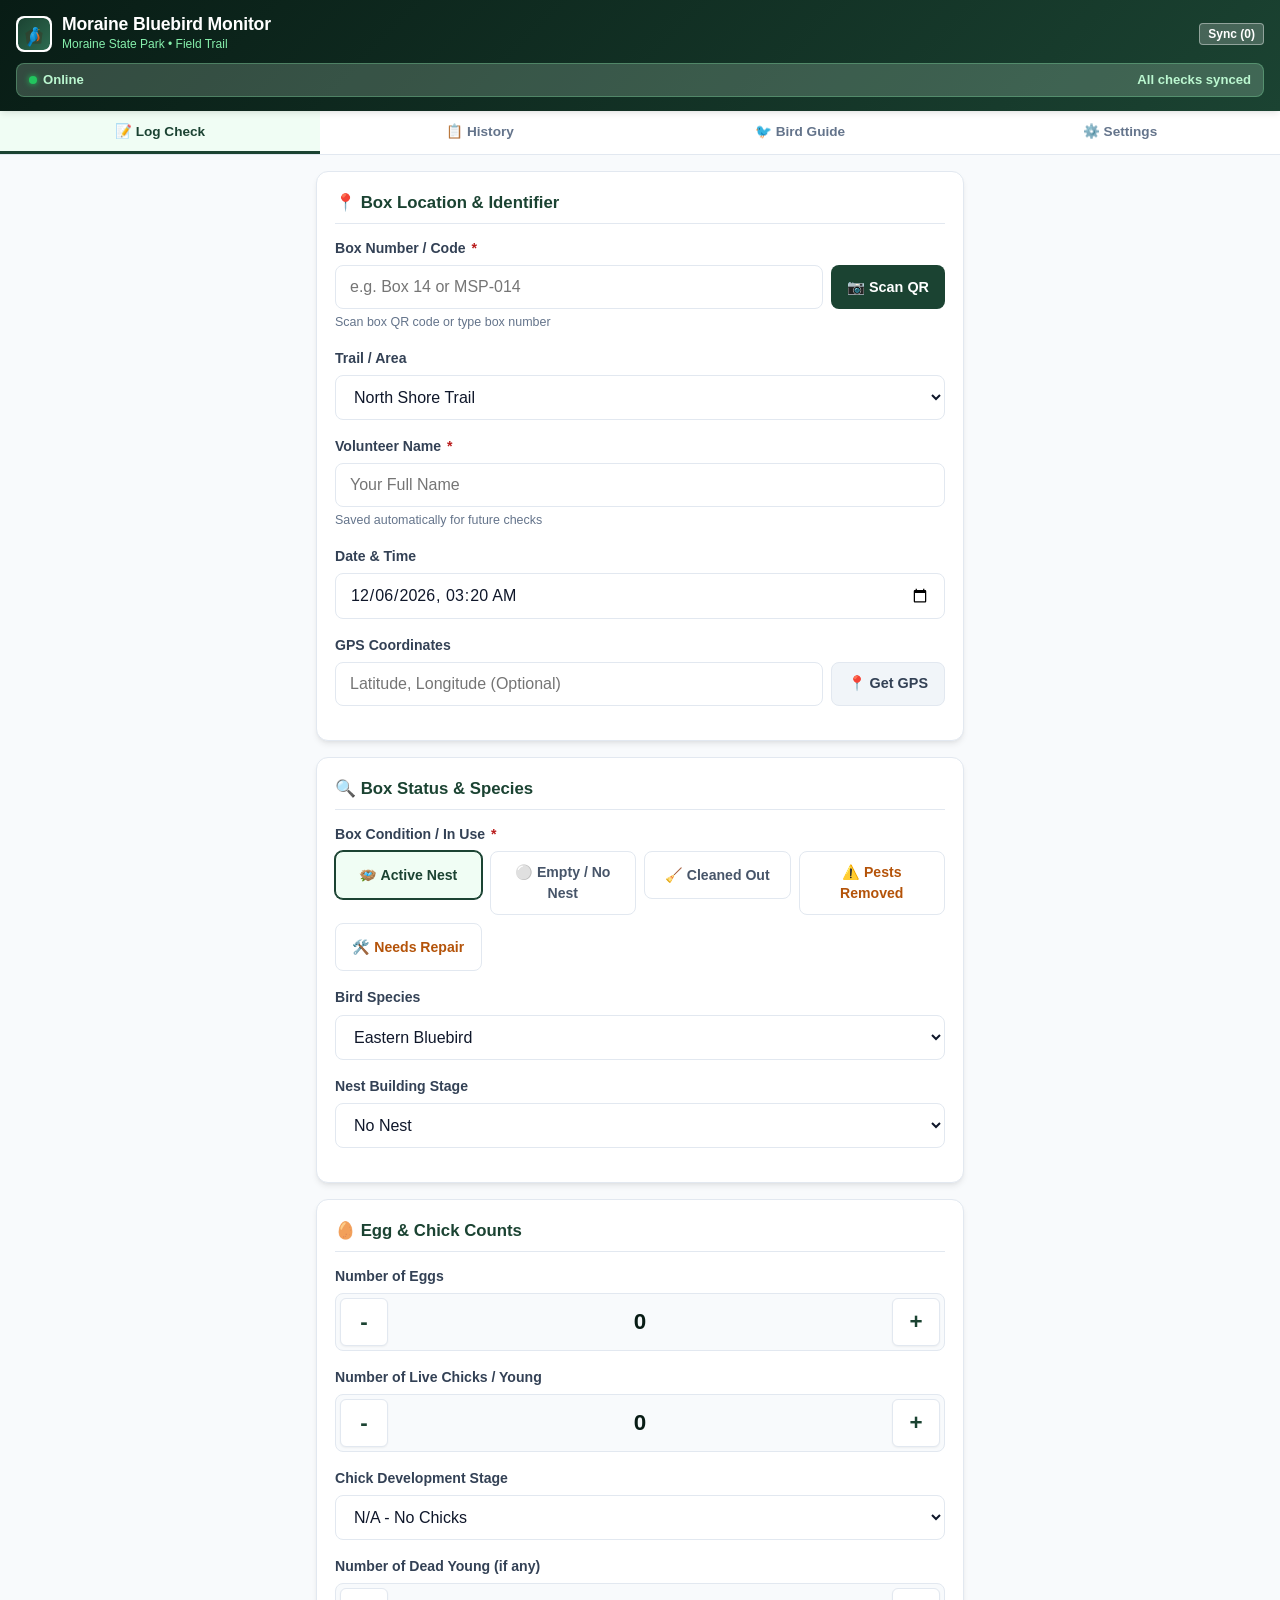
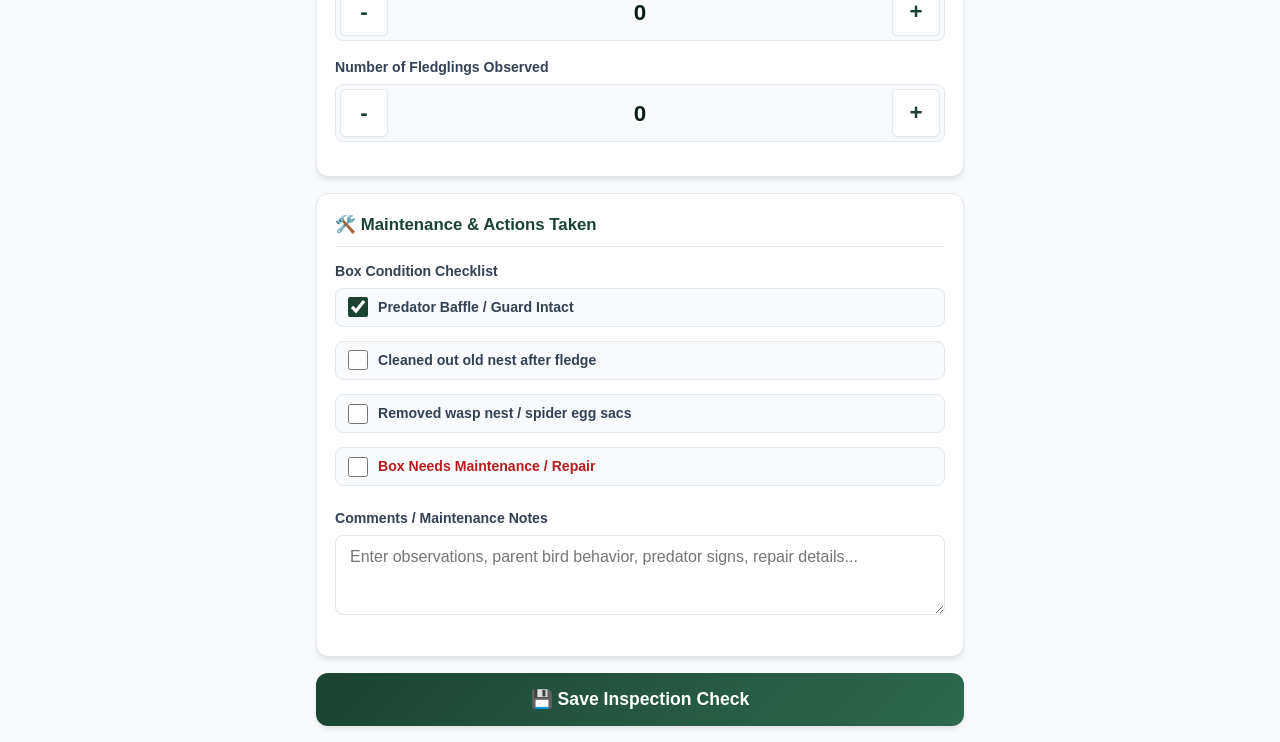
==== index.html @ 18c2c1fa "Initial Moraine Bluebird PWA" ====
<!DOCTYPE html>
<html lang="en">
<head>
  <meta charset="UTF-8">
  <meta name="viewport" content="width=device-width, initial-scale=1.0, maximum-scale=1.0, user-scalable=no">
  <title>Moraine State Park Bluebird Monitor</title>
  
  <!-- PWA & Mobile Meta -->
  <meta name="theme-color" content="#2d6a4f">
  <meta name="apple-mobile-web-app-capable" content="yes">
  <meta name="apple-mobile-web-app-status-bar-style" content="black-translucent">
  <meta name="apple-mobile-web-app-title" content="Moraine Birds">
  <link rel="manifest" href="manifest.json">
  <link rel="icon" type="image/svg+xml" href="icons/icon.svg">
  <link rel="apple-touch-icon" href="icons/icon-192.png">
  
  <link rel="stylesheet" href="styles.css">
</head>
<body>

  <!-- Top App Header -->
  <header class="app-header">
    <div class="header-top">
      <div class="brand">
        <img src="icons/icon.svg" alt="Moraine Bluebirds" class="brand-icon">
        <div class="brand-text">
          <h1>Moraine Bluebird Monitor</h1>
          <p>Moraine State Park • Field Trail</p>
        </div>
      </div>
      <button class="btn-mini-sync" id="btnSyncHeader" title="Sync pending checks">
        Sync (<span id="headerPendingCount">0</span>)
      </button>
    </div>

    <!-- Live Connectivity & Queue Status -->
    <div class="status-banner online" id="statusBanner">
      <div class="status-indicator">
        <span class="dot online" id="statusDot"></span>
        <span id="statusText">Online • Ready</span>
      </div>
      <span id="queueStatusText">All checks synced</span>
    </div>
  </header>

  <!-- Sticky Tabs Navigation -->
  <nav class="app-tabs">
    <button class="tab-btn active" data-tab="tab-form">
      <span>📝 Log Check</span>
    </button>
    <button class="tab-btn" data-tab="tab-history">
      <span>📋 History <span class="tab-badge" id="badgePending" style="display:none">0</span></span>
    </button>
    <button class="tab-btn" data-tab="tab-guide">
      <span>🐦 Bird Guide</span>
    </button>
    <button class="tab-btn" data-tab="tab-settings">
      <span>⚙️ Settings</span>
    </button>
  </nav>

  <!-- Main App Body -->
  <main class="container">

    <!-- ==================== TAB 1: FORM ==================== -->
    <section class="tab-content active" id="tab-form">
      <form id="inspectionForm">
        
        <!-- Box Identification Card -->
        <div class="card">
          <div class="card-header">
            <span class="card-title">📍 Box Location & Identifier</span>
          </div>

          <div class="form-group">
            <label for="boxCode">Box Number / Code <span class="required">*</span></label>
            <div class="input-with-action">
              <input type="text" id="boxCode" name="boxCode" placeholder="e.g. Box 14 or MSP-014" required autocomplete="off">
              <button type="button" class="btn-action" id="btnOpenScanner">
                📷 Scan QR
              </button>
            </div>
            <p class="helper-text">Scan box QR code or type box number</p>
          </div>

          <div class="form-group">
            <label for="trailArea">Trail / Area</label>
            <select id="trailArea" name="trailArea">
              <option value="North Shore Trail">North Shore Trail</option>
              <option value="South Shore / Pleasant Valley">South Shore / Pleasant Valley</option>
              <option value="Sunken Garden Trail">Sunken Garden Trail</option>
              <option value="Lake Arthur Day Use">Lake Arthur Day Use</option>
              <option value="Watts Bay / Marina">Watts Bay / Marina</option>
              <option value="McDanels Launch Area">McDanels Launch Area</option>
              <option value="Other / General">Other / General</option>
            </select>
          </div>

          <div class="form-group">
            <label for="volunteerName">Volunteer Name <span class="required">*</span></label>
            <input type="text" id="volunteerName" name="volunteerName" placeholder="Your Full Name" required>
            <p class="helper-text">Saved automatically for future checks</p>
          </div>

          <div class="form-group">
            <label for="checkDateTime">Date & Time</label>
            <input type="datetime-local" id="checkDateTime" name="checkDateTime">
          </div>

          <div class="form-group">
            <label>GPS Coordinates</label>
            <div class="input-with-action">
              <input type="text" id="gpsCoords" name="gpsCoords" placeholder="Latitude, Longitude (Optional)" readonly>
              <button type="button" class="btn-action secondary" id="btnGetGPS">
                📍 Get GPS
              </button>
            </div>
          </div>
        </div>

        <!-- Box Status Card -->
        <div class="card">
          <div class="card-header">
            <span class="card-title">🔍 Box Status & Species</span>
          </div>

          <div class="form-group">
            <label>Box Condition / In Use <span class="required">*</span></label>
            <div class="chips-grid">
              <label class="chip-label">
                <input type="radio" name="boxInUse" value="Active Nest" checked>
                <span class="chip-card">🪺 Active Nest</span>
              </label>
              <label class="chip-label">
                <input type="radio" name="boxInUse" value="Empty / No Nest">
                <span class="chip-card">⚪ Empty / No Nest</span>
              </label>
              <label class="chip-label">
                <input type="radio" name="boxInUse" value="Old Nest Cleaned">
                <span class="chip-card">🧹 Cleaned Out</span>
              </label>
              <label class="chip-label">
                <input type="radio" name="boxInUse" value="Wasps / Competitor Removed">
                <span class="chip-card warning-chip">⚠️ Pests Removed</span>
              </label>
              <label class="chip-label">
                <input type="radio" name="boxInUse" value="Damaged / Needs Repair">
                <span class="chip-card warning-chip">🛠️ Needs Repair</span>
              </label>
            </div>
          </div>

          <div class="form-group">
            <label for="species">Bird Species</label>
            <select id="species" name="species">
              <option value="Eastern Bluebird">Eastern Bluebird</option>
              <option value="Tree Swallow">Tree Swallow</option>
              <option value="House Wren">House Wren</option>
              <option value="Black-capped Chickadee">Black-capped Chickadee</option>
              <option value="Tufted Titmouse">Tufted Titmouse</option>
              <option value="House Sparrow (Invasive - Remove)">House Sparrow (Invasive - Please Remove)</option>
              <option value="None / Empty">None / Empty</option>
              <option value="Other / Unknown">Other / Unknown Species</option>
            </select>
          </div>

          <div class="form-group">
            <label for="nestStage">Nest Building Stage</label>
            <select id="nestStage" name="nestStage">
              <option value="No Nest">No Nest</option>
              <option value="Started / Partial Nest">Started / Partial Nest</option>
              <option value="Completed Nest Cup">Completed Nest Cup</option>
              <option value="Flattened with Droppings (Fledge Sign)">Flattened with Droppings (Fledge Sign)</option>
              <option value="Twig fill (House Wren)">Twig fill (House Wren)</option>
            </select>
          </div>
        </div>

        <!-- Counts Card (Eggs, Young, Fledglings) -->
        <div class="card">
          <div class="card-header">
            <span class="card-title">🥚 Egg & Chick Counts</span>
          </div>

          <!-- Number of Eggs -->
          <div class="form-group">
            <label>Number of Eggs</label>
            <div class="stepper-container">
              <button type="button" class="stepper-btn" data-action="dec" data-target="numEggs">-</button>
              <span class="stepper-value" id="valEggs">0</span>
              <input type="hidden" id="numEggs" name="numEggs" value="0">
              <button type="button" class="stepper-btn" data-action="inc" data-target="numEggs">+</button>
            </div>
          </div>

          <!-- Number of Live Young / Chicks -->
          <div class="form-group">
            <label>Number of Live Chicks / Young</label>
            <div class="stepper-container">
              <button type="button" class="stepper-btn" data-action="dec" data-target="numChicks">-</button>
              <span class="stepper-value" id="valChicks">0</span>
              <input type="hidden" id="numChicks" name="numChicks" value="0">
              <button type="button" class="stepper-btn" data-action="inc" data-target="numChicks">+</button>
            </div>
          </div>

          <div class="form-group">
            <label for="chickStage">Chick Development Stage</label>
            <select id="chickStage" name="chickStage">
              <option value="N/A - No Chicks">N/A - No Chicks</option>
              <option value="Hatchlings / Naked (Days 1-4)">Hatchlings / Naked (Days 1-4)</option>
              <option value="Pin Feathers / Eyes Opening (Days 5-11)">Pin Feathers / Eyes Opening (Days 5-11)</option>
              <option value="Fully Feathered / Near Fledging (Days 12-18)">Fully Feathered / Near Fledging (Days 12-18) *Do not open box after day 13</option>
            </select>
          </div>

          <!-- Number of Dead Young -->
          <div class="form-group">
            <label>Number of Dead Young (if any)</label>
            <div class="stepper-container">
              <button type="button" class="stepper-btn" data-action="dec" data-target="numDead">-</button>
              <span class="stepper-value" id="valDead">0</span>
              <input type="hidden" id="numDead" name="numDead" value="0">
              <button type="button" class="stepper-btn" data-action="inc" data-target="numDead">+</button>
            </div>
          </div>

          <!-- Number of Fledglings -->
          <div class="form-group">
            <label>Number of Fledglings Observed</label>
            <div class="stepper-container">
              <button type="button" class="stepper-btn" data-action="dec" data-target="numFledged">-</button>
              <span class="stepper-value" id="valFledged">0</span>
              <input type="hidden" id="numFledged" name="numFledged" value="0">
              <button type="button" class="stepper-btn" data-action="inc" data-target="numFledged">+</button>
            </div>
          </div>
        </div>

        <!-- Maintenance & Actions Card -->
        <div class="card">
          <div class="card-header">
            <span class="card-title">🛠️ Maintenance & Actions Taken</span>
          </div>

          <div class="form-group">
            <label>Box Condition Checklist</label>
            <div class="checkbox-list">
              <label class="checkbox-item">
                <input type="checkbox" name="actionPredatorGuard" value="Yes" checked>
                <span>Predator Baffle / Guard Intact</span>
              </label>
              <label class="checkbox-item">
                <input type="checkbox" name="actionCleaned" value="Yes">
                <span>Cleaned out old nest after fledge</span>
              </label>
              <label class="checkbox-item">
                <input type="checkbox" name="actionWasps" value="Yes">
                <span>Removed wasp nest / spider egg sacs</span>
              </label>
              <label class="checkbox-item">
                <input type="checkbox" name="actionNeedsRepair" value="Yes">
                <span style="color:var(--danger); font-weight:600;">Box Needs Maintenance / Repair</span>
              </label>
            </div>
          </div>

          <div class="form-group">
            <label for="comments">Comments / Maintenance Notes</label>
            <textarea id="comments" name="comments" rows="3" placeholder="Enter observations, parent bird behavior, predator signs, repair details..."></textarea>
          </div>
        </div>

        <!-- Submit Button -->
        <button type="submit" class="btn-submit" id="btnSubmitCheck">
          <span>💾 Save Inspection Check</span>
        </button>

      </form>
    </section>

    <!-- ==================== TAB 2: HISTORY & QUEUE ==================== -->
    <section class="tab-content" id="tab-history">
      <div class="card">
        <div class="card-header">
          <span class="card-title">📋 Local Inspection History</span>
          <button class="btn-action" id="btnSyncHistoryTab">
            🔄 Sync Now
          </button>
        </div>

        <div style="display:flex; justify-content:space-between; margin-bottom:12px; gap:8px;">
          <button class="btn-action secondary flex-1" id="btnExportCSV">
            📥 Export CSV
          </button>
          <button class="btn-action secondary flex-1" id="btnClearSynced">
            🧹 Clear Synced
          </button>
        </div>

        <div id="historyList">
          <p class="text-center" style="color:var(--text-muted); padding:20px;">No inspections recorded yet on this device.</p>
        </div>
      </div>
    </section>

    <!-- ==================== TAB 3: SPECIES GUIDE ==================== -->
    <section class="tab-content" id="tab-guide">
      <div class="card">
        <div class="card-header">
          <span class="card-title">🐦 Moraine State Park Bird & Nest Guide</span>
        </div>

        <div class="guide-card">
          <div class="guide-card-title">Eastern Bluebird (Target Native)</div>
          <span class="guide-tag native">✓ Native Species</span>
          <p><strong>Nest:</strong> Neat, tidy cup made of fine grasses, pine needles, or weed stems.</p>
          <p><strong>Eggs:</strong> 4–6 clear sky-blue (occasionally pure white) unspotted eggs.</p>
          <p><strong>Incubation / Fledge:</strong> 12–14 days incubation; 16–21 days until fledge.</p>
          <p><strong>Note:</strong> Do NOT open the box after Day 13 of chick life to prevent premature fledging.</p>
        </div>

        <div class="guide-card">
          <div class="guide-card-title">Tree Swallow (Native Competitor)</div>
          <span class="guide-tag native">✓ Native Species</span>
          <p><strong>Nest:</strong> Grass cup copiously lined with soft white or grey feathers.</p>
          <p><strong>Eggs:</strong> 4–7 pure white, delicate eggs.</p>
          <p><strong>Note:</strong> Excellent mosquito eaters! If paired with a bluebird box 15-20ft away, both species will nest peacefully side-by-side.</p>
        </div>

        <div class="guide-card">
          <div class="guide-card-title">House Wren (Native Competitor)</div>
          <span class="guide-tag native">✓ Native Protected</span>
          <p><strong>Nest:</strong> Fills entire box almost to the hole with small coarse twigs, lined with feathers or hair.</p>
          <p><strong>Eggs:</strong> 5–8 tiny pinkish-white eggs heavily speckled with cinnamon brown spots.</p>
          <p><strong>Note:</strong> Wrens are legally protected under the Migratory Bird Treaty Act. Once they lay an egg, do NOT remove.</p>
        </div>

        <div class="guide-card">
          <div class="guide-card-title">Black-capped Chickadee</div>
          <span class="guide-tag native">✓ Native Species</span>
          <p><strong>Nest:</strong> Thick soft base of green moss lined with rabbit fur or down.</p>
          <p><strong>Eggs:</strong> 5–8 white eggs with reddish-brown speckles concentrated at the larger end.</p>
        </div>

        <div class="guide-card">
          <div class="guide-card-title" style="color:var(--danger);">House Sparrow (Invasive Pest)</div>
          <span class="guide-tag invasive">⚠️ Non-Native / Invasive</span>
          <p><strong>Nest:</strong> Messy domed pile of coarse grass, paper scraps, straw, and cigarette butts with a side entrance.</p>
          <p><strong>Eggs:</strong> 4–7 cream or dull white eggs heavily blotched with grey and brown.</p>
          <p><strong>Action:</strong> House Sparrows attack and kill native bluebird adults and chicks. In Pennsylvania, House Sparrows are not protected — their nests and eggs should be completely removed and discarded.</p>
        </div>

        <div class="guide-card">
          <div class="guide-card-title">🖨️ Printable QR Codes</div>
          <p>To print QR codes for Moraine State Park boxes, visit the <a href="qr-generator.html" target="_blank" style="color:var(--primary); font-weight:700;">Moraine QR Code Generator Page</a>.</p>
        </div>
      </div>
    </section>

    <!-- ==================== TAB 4: SETTINGS ==================== -->
    <section class="tab-content" id="tab-settings">
      <div class="card">
        <div class="card-header">
          <span class="card-title">⚙️ Google Sheets Sync & Preferences</span>
        </div>

        <div class="form-group">
          <label for="scriptUrl">Google Apps Script Webhook URL</label>
          <input type="text" id="scriptUrl" placeholder="https://script.google.com/macros/s/.../exec">
          <p class="helper-text">Deployed from your master Google Sheet (dugslade@gmail.com)</p>
          <div class="mt-2">
            <button type="button" class="btn-action secondary" id="btnTestWebhook">
              🧪 Test Connection
            </button>
            <button type="button" class="btn-action" id="btnSaveSettings">
              💾 Save Settings
            </button>
          </div>
        </div>

        <hr style="border:none; border-top:1px solid var(--border); margin:20px 0;">

        <div class="form-group">
          <label for="defaultVolunteer">Default Volunteer Name</label>
          <input type="text" id="defaultVolunteer" placeholder="Your name">
        </div>

        <div class="form-group">
          <label for="defaultTrail">Default Trail / Zone</label>
          <select id="defaultTrail">
            <option value="North Shore Trail">North Shore Trail</option>
            <option value="South Shore / Pleasant Valley">South Shore / Pleasant Valley</option>
            <option value="Sunken Garden Trail">Sunken Garden Trail</option>
            <option value="Lake Arthur Day Use">Lake Arthur Day Use</option>
            <option value="Watts Bay / Marina">Watts Bay / Marina</option>
            <option value="McDanels Launch Area">McDanels Launch Area</option>
            <option value="Other / General">Other / General</option>
          </select>
        </div>

        <hr style="border:none; border-top:1px solid var(--border); margin:20px 0;">

        <div class="form-group">
          <label>Data Management</label>
          <p class="helper-text mb-2">Clear local browser cache on this device if needed.</p>
          <button type="button" class="btn-action secondary" id="btnResetAll" style="color:var(--danger); border-color:var(--danger-bg);">
            🗑️ Clear All Local Data
          </button>
        </div>
      </div>
    </section>

  </main>

  <!-- ==================== QR SCANNER MODAL ==================== -->
  <div class="modal" id="scannerModal">
    <div class="modal-content">
      <div class="modal-header">
        <h3>📷 Scan Box QR Code</h3>
        <button type="button" class="modal-close" id="btnCloseScanner">&times;</button>
      </div>
      <div class="modal-body">
        <div id="reader"></div>
        <p class="helper-text text-center mt-2">Point your camera at the QR code on the bird box.</p>
      </div>
    </div>
  </div>

  <!-- Toast Notification Container -->
  <div class="toast-container" id="toastContainer"></div>

  <!-- Scripts -->
  <script src="lib/html5-qrcode.min.js"></script>
  <script src="app.js"></script>
</body>
</html>
---- styles.css ----
/* Moraine State Park Bluebird Trail Monitor - Styling */
:root {
  --primary: #1b4332;
  --primary-light: #2d6a4f;
  --primary-dark: #081c15;
  --accent-blue: #0284c7;
  --accent-blue-light: #e0f2fe;
  --accent-rust: #c2410c;
  --accent-amber: #d97706;
  --success: #15803d;
  --success-bg: #dcfce7;
  --warning: #b45309;
  --warning-bg: #fef3c7;
  --danger: #b91c1c;
  --danger-bg: #fee2e2;
  --bg-main: #f8fafc;
  --card-bg: #ffffff;
  --text-main: #0f172a;
  --text-muted: #64748b;
  --border: #e2e8f0;
  --radius: 12px;
  --radius-sm: 8px;
  --shadow: 0 4px 6px -1px rgb(0 0 0 / 0.08), 0 2px 4px -2px rgb(0 0 0 / 0.06);
  --shadow-lg: 0 10px 15px -3px rgb(0 0 0 / 0.1), 0 4px 6px -4px rgb(0 0 0 / 0.1);
}

* {
  box-sizing: border-box;
  margin: 0;
  padding: 0;
  -webkit-tap-highlight-color: transparent;
}

body {
  font-family: -apple-system, BlinkMacSystemFont, "Segoe UI", Roboto, Helvetica, Arial, sans-serif;
  background-color: var(--bg-main);
  color: var(--text-main);
  line-height: 1.5;
  font-size: 16px;
  min-height: 100vh;
  display: flex;
  flex-direction: column;
}

/* App Header */
.app-header {
  background: linear-gradient(135deg, var(--primary-dark) 0%, var(--primary) 100%);
  color: #ffffff;
  padding: 14px 16px;
  position: sticky;
  top: 0;
  z-index: 40;
  box-shadow: var(--shadow);
}

.header-top {
  display: flex;
  align-items: center;
  justify-content: space-between;
}

.brand {
  display: flex;
  align-items: center;
  gap: 10px;
}

.brand-icon {
  width: 36px;
  height: 36px;
  border-radius: 8px;
  background: #ffffff;
  padding: 2px;
  flex-shrink: 0;
}

.brand-text h1 {
  font-size: 1.1rem;
  font-weight: 700;
  letter-spacing: -0.01em;
  line-height: 1.2;
}

.brand-text p {
  font-size: 0.75rem;
  color: #86efac;
  font-weight: 500;
}

/* Sync / Connectivity Status Banner */
.status-banner {
  margin-top: 10px;
  padding: 6px 12px;
  border-radius: var(--radius-sm);
  font-size: 0.82rem;
  font-weight: 600;
  display: flex;
  align-items: center;
  justify-content: space-between;
  transition: all 0.3s ease;
}

.status-banner.online {
  background-color: rgba(220, 252, 231, 0.2);
  color: #bbf7d0;
  border: 1px solid rgba(134, 239, 172, 0.3);
}

.status-banner.offline {
  background-color: rgba(254, 243, 199, 0.2);
  color: #fde68a;
  border: 1px solid rgba(251, 191, 36, 0.4);
}

.status-banner.syncing {
  background-color: rgba(224, 242, 254, 0.2);
  color: #bae6fd;
  border: 1px solid rgba(56, 189, 248, 0.4);
}

.status-indicator {
  display: flex;
  align-items: center;
  gap: 6px;
}

.dot {
  width: 8px;
  height: 8px;
  border-radius: 50%;
  display: inline-block;
}

.dot.online { background-color: #22c55e; box-shadow: 0 0 6px #22c55e; }
.dot.offline { background-color: #f59e0b; box-shadow: 0 0 6px #f59e0b; }
.dot.syncing { background-color: #38bdf8; animation: pulse 1s infinite alternate; }

@keyframes pulse {
  0% { transform: scale(0.8); opacity: 0.6; }
  100% { transform: scale(1.2); opacity: 1; }
}

.btn-mini-sync {
  background: rgba(255, 255, 255, 0.2);
  color: #ffffff;
  border: 1px solid rgba(255, 255, 255, 0.4);
  padding: 3px 8px;
  border-radius: 4px;
  font-size: 0.75rem;
  cursor: pointer;
  font-weight: 600;
}
.btn-mini-sync:hover { background: rgba(255, 255, 255, 0.3); }

/* Navigation Tabs */
.app-tabs {
  display: flex;
  background-color: #ffffff;
  border-bottom: 1px solid var(--border);
  position: sticky;
  top: 98px;
  z-index: 30;
}

.tab-btn {
  flex: 1;
  padding: 12px 6px;
  border: none;
  background: none;
  font-size: 0.85rem;
  font-weight: 600;
  color: var(--text-muted);
  cursor: pointer;
  display: flex;
  flex-direction: column;
  align-items: center;
  gap: 4px;
  border-bottom: 3px solid transparent;
  transition: all 0.2s ease;
}

.tab-btn .tab-badge {
  background-color: var(--accent-rust);
  color: #ffffff;
  font-size: 0.7rem;
  padding: 1px 6px;
  border-radius: 10px;
  margin-left: 2px;
}

.tab-btn.active {
  color: var(--primary);
  border-bottom-color: var(--primary);
  background-color: #f0fdf4;
}

/* Main Container */
.container {
  max-width: 680px;
  width: 100%;
  margin: 0 auto;
  padding: 16px;
  flex: 1;
}

.tab-content {
  display: none;
}

.tab-content.active {
  display: block;
}

/* Card Container */
.card {
  background: var(--card-bg);
  border-radius: var(--radius);
  border: 1px solid var(--border);
  box-shadow: var(--shadow);
  padding: 18px;
  margin-bottom: 16px;
}

.card-header {
  display: flex;
  align-items: center;
  justify-content: space-between;
  margin-bottom: 14px;
  padding-bottom: 8px;
  border-bottom: 1px solid var(--border);
}

.card-title {
  font-size: 1.05rem;
  font-weight: 700;
  color: var(--primary);
  display: flex;
  align-items: center;
  gap: 8px;
}

/* Form Styles */
.form-group {
  margin-bottom: 16px;
}

label {
  display: block;
  font-size: 0.88rem;
  font-weight: 600;
  color: #334155;
  margin-bottom: 6px;
}

label .required {
  color: var(--danger);
  margin-left: 2px;
}

.helper-text {
  font-size: 0.78rem;
  color: var(--text-muted);
  margin-top: 4px;
}

input[type="text"],
input[type="datetime-local"],
select,
textarea {
  width: 100%;
  padding: 12px 14px;
  border: 1.5px solid var(--border);
  border-radius: var(--radius-sm);
  font-size: 1rem;
  color: var(--text-main);
  background-color: #ffffff;
  transition: border-color 0.2s ease, box-shadow 0.2s ease;
  font-family: inherit;
}

input:focus,
select:focus,
textarea:focus {
  outline: none;
  border-color: var(--primary);
  box-shadow: 0 0 0 3px rgba(45, 106, 79, 0.15);
}

/* Box Number Row with QR Scanner Button */
.input-with-action {
  display: flex;
  gap: 8px;
}

.input-with-action input {
  flex: 1;
}

.btn-action {
  background-color: var(--primary);
  color: #ffffff;
  border: none;
  border-radius: var(--radius-sm);
  padding: 0 16px;
  font-size: 0.9rem;
  font-weight: 600;
  cursor: pointer;
  display: inline-flex;
  align-items: center;
  gap: 6px;
  white-space: nowrap;
  transition: background-color 0.2s ease;
}

.btn-action:hover {
  background-color: var(--primary-light);
}

.btn-action.secondary {
  background-color: #f1f5f9;
  color: #334155;
  border: 1px solid var(--border);
}
.btn-action.secondary:hover {
  background-color: #e2e8f0;
}

/* Stepper Component (Large touch targets for numbers) */
.stepper-container {
  display: flex;
  align-items: center;
  justify-content: space-between;
  background-color: #f8fafc;
  border: 1.5px solid var(--border);
  border-radius: var(--radius-sm);
  padding: 4px;
}

.stepper-btn {
  width: 48px;
  height: 48px;
  border-radius: 6px;
  border: 1px solid var(--border);
  background-color: #ffffff;
  color: var(--primary);
  font-size: 1.4rem;
  font-weight: 700;
  cursor: pointer;
  display: flex;
  align-items: center;
  justify-content: center;
  box-shadow: 0 1px 2px rgba(0, 0, 0, 0.05);
  user-select: none;
}

.stepper-btn:active {
  background-color: #e2e8f0;
  transform: scale(0.96);
}

.stepper-value {
  font-size: 1.4rem;
  font-weight: 700;
  color: var(--primary-dark);
  min-width: 40px;
  text-align: center;
}

/* Radio Chip Groups */
.chips-grid {
  display: grid;
  grid-template-columns: repeat(auto-fill, minmax(130px, 1fr));
  gap: 8px;
}

.chip-label {
  position: relative;
  cursor: pointer;
  margin-bottom: 0;
}

.chip-label input[type="radio"],
.chip-label input[type="checkbox"] {
  position: absolute;
  opacity: 0;
  width: 0;
  height: 0;
}

.chip-card {
  padding: 10px 12px;
  border: 1.5px solid var(--border);
  border-radius: var(--radius-sm);
  background-color: #ffffff;
  text-align: center;
  font-size: 0.88rem;
  font-weight: 600;
  color: #475569;
  transition: all 0.2s ease;
  display: flex;
  flex-direction: column;
  align-items: center;
  justify-content: center;
  min-height: 48px;
}

.chip-label input:checked + .chip-card {
  background-color: #f0fdf4;
  border-color: var(--primary);
  color: var(--primary);
  box-shadow: 0 0 0 1px var(--primary);
}

.chip-card.warning-chip {
  color: #b45309;
}
.chip-label input:checked + .chip-card.warning-chip {
  background-color: #fffbeb;
  border-color: #d97706;
  color: #b45309;
}

/* Checkbox options list */
.checkbox-list {
  display: flex;
  flex-direction: column;
  gap: 8px;
}

.checkbox-item {
  display: flex;
  align-items: center;
  gap: 10px;
  padding: 8px 12px;
  background-color: #f8fafc;
  border: 1px solid var(--border);
  border-radius: var(--radius-sm);
  cursor: pointer;
}

.checkbox-item input[type="checkbox"] {
  width: 20px;
  height: 20px;
  accent-color: var(--primary);
}

/* Big Submit Buttons */
.btn-submit {
  width: 100%;
  padding: 16px;
  background: linear-gradient(135deg, var(--primary) 0%, var(--primary-light) 100%);
  color: #ffffff;
  border: none;
  border-radius: var(--radius);
  font-size: 1.1rem;
  font-weight: 700;
  cursor: pointer;
  box-shadow: var(--shadow);
  display: flex;
  align-items: center;
  justify-content: center;
  gap: 10px;
  transition: transform 0.1s ease, filter 0.2s ease;
}

.btn-submit:active {
  transform: scale(0.98);
}

.btn-submit:hover {
  filter: brightness(1.05);
}

/* History List & Cards */
.history-item {
  background: #ffffff;
  border: 1px solid var(--border);
  border-radius: var(--radius-sm);
  padding: 14px;
  margin-bottom: 12px;
  box-shadow: 0 1px 3px rgba(0,0,0,0.05);
}

.history-item-header {
  display: flex;
  justify-content: space-between;
  align-items: flex-start;
  margin-bottom: 8px;
}

.history-box-badge {
  background-color: var(--primary-dark);
  color: #ffffff;
  font-weight: 700;
  font-size: 0.88rem;
  padding: 4px 10px;
  border-radius: 6px;
}

.history-sync-status {
  font-size: 0.78rem;
  font-weight: 600;
  padding: 3px 8px;
  border-radius: 12px;
}

.history-sync-status.synced {
  background-color: var(--success-bg);
  color: var(--success);
}

.history-sync-status.pending {
  background-color: var(--warning-bg);
  color: var(--warning);
}

.history-stats {
  display: grid;
  grid-template-columns: repeat(3, 1fr);
  gap: 6px;
  background-color: #f8fafc;
  padding: 8px 10px;
  border-radius: 6px;
  font-size: 0.82rem;
  margin-top: 8px;
}

.history-stat-label {
  color: var(--text-muted);
  font-size: 0.72rem;
  text-transform: uppercase;
}

.history-stat-val {
  font-weight: 700;
  color: var(--text-main);
}

/* Modal for QR Scanner */
.modal {
  display: none;
  position: fixed;
  top: 0;
  left: 0;
  right: 0;
  bottom: 0;
  background: rgba(0, 0, 0, 0.8);
  z-index: 100;
  padding: 16px;
  align-items: center;
  justify-content: center;
}

.modal.active {
  display: flex;
}

.modal-content {
  background: #ffffff;
  border-radius: var(--radius);
  max-width: 480px;
  width: 100%;
  overflow: hidden;
  box-shadow: var(--shadow-lg);
}

.modal-header {
  padding: 14px 16px;
  background: var(--primary);
  color: #ffffff;
  display: flex;
  justify-content: space-between;
  align-items: center;
}

.modal-header h3 {
  font-size: 1.05rem;
}

.modal-close {
  background: none;
  border: none;
  color: #ffffff;
  font-size: 1.5rem;
  cursor: pointer;
  line-height: 1;
}

.modal-body {
  padding: 16px;
}

#reader {
  width: 100%;
  border-radius: 8px;
  overflow: hidden;
}

/* Toast Alerts */
.toast-container {
  position: fixed;
  bottom: 20px;
  left: 50%;
  transform: translateX(-50%);
  z-index: 120;
  width: 90%;
  max-width: 400px;
}

.toast {
  background-color: #1e293b;
  color: #ffffff;
  padding: 12px 16px;
  border-radius: var(--radius-sm);
  font-size: 0.9rem;
  font-weight: 600;
  box-shadow: var(--shadow-lg);
  margin-top: 8px;
  display: flex;
  align-items: center;
  justify-content: space-between;
  animation: slideUp 0.3s ease;
}

.toast.success { background-color: #15803d; }
.toast.warning { background-color: #b45309; }
.toast.danger { background-color: #b91c1c; }

@keyframes slideUp {
  from { transform: translateY(20px); opacity: 0; }
  to { transform: translateY(0); opacity: 1; }
}

/* Quick Species Guide Cards */
.guide-card {
  border: 1px solid var(--border);
  border-radius: var(--radius-sm);
  padding: 14px;
  margin-bottom: 12px;
  background: #ffffff;
}

.guide-card-title {
  font-size: 1rem;
  font-weight: 700;
  color: var(--primary);
  margin-bottom: 4px;
}

.guide-tag {
  display: inline-block;
  font-size: 0.72rem;
  font-weight: 700;
  padding: 2px 8px;
  border-radius: 4px;
  margin-bottom: 8px;
}
.guide-tag.native { background: #dcfce7; color: #15803d; }
.guide-tag.invasive { background: #fee2e2; color: #b91c1c; }

/* Utilities */
.text-center { text-align: center; }
.mt-2 { margin-top: 8px; }
.mt-4 { margin-top: 16px; }
.mb-2 { margin-bottom: 8px; }
.mb-4 { margin-bottom: 16px; }
.flex-row { display: flex; gap: 8px; }
.flex-1 { flex: 1; }
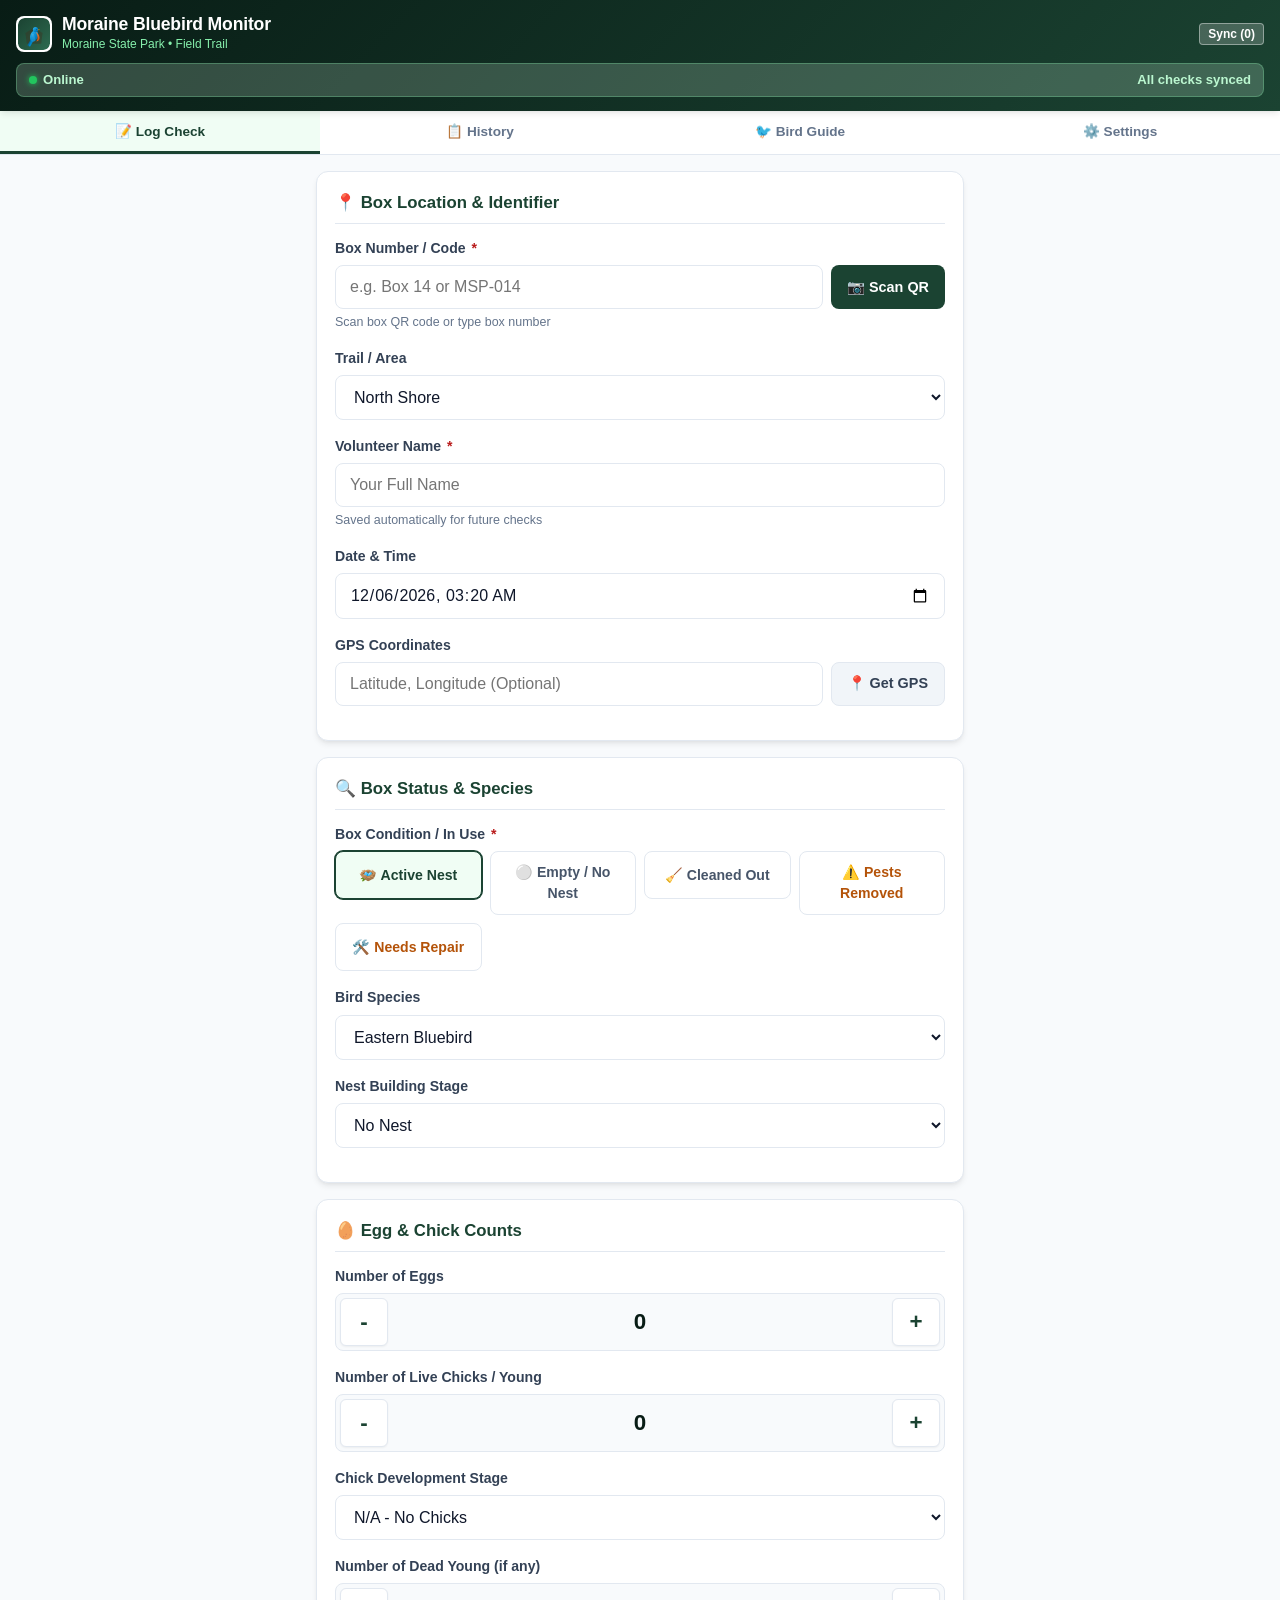
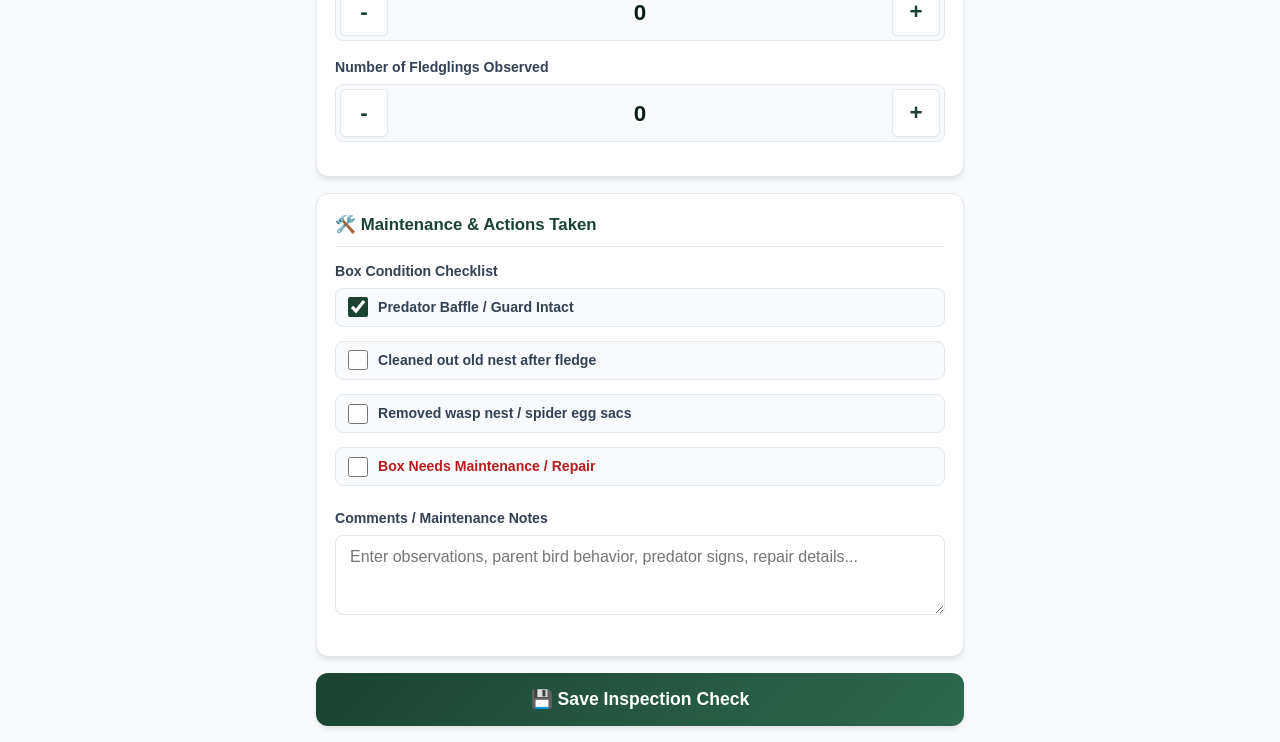
==== commit 1194b39c: "Update Trail/Area options to North Shore and South Shore" ====
--- a/index.html
+++ b/index.html
@@ -86,13 +86,8 @@
           <div class="form-group">
             <label for="trailArea">Trail / Area</label>
             <select id="trailArea" name="trailArea">
-              <option value="North Shore Trail">North Shore Trail</option>
-              <option value="South Shore / Pleasant Valley">South Shore / Pleasant Valley</option>
-              <option value="Sunken Garden Trail">Sunken Garden Trail</option>
-              <option value="Lake Arthur Day Use">Lake Arthur Day Use</option>
-              <option value="Watts Bay / Marina">Watts Bay / Marina</option>
-              <option value="McDanels Launch Area">McDanels Launch Area</option>
-              <option value="Other / General">Other / General</option>
+              <option value="North Shore">North Shore</option>
+              <option value="South Shore">South Shore</option>
             </select>
           </div>
 
@@ -389,13 +384,8 @@
         <div class="form-group">
           <label for="defaultTrail">Default Trail / Zone</label>
           <select id="defaultTrail">
-            <option value="North Shore Trail">North Shore Trail</option>
-            <option value="South Shore / Pleasant Valley">South Shore / Pleasant Valley</option>
-            <option value="Sunken Garden Trail">Sunken Garden Trail</option>
-            <option value="Lake Arthur Day Use">Lake Arthur Day Use</option>
-            <option value="Watts Bay / Marina">Watts Bay / Marina</option>
-            <option value="McDanels Launch Area">McDanels Launch Area</option>
-            <option value="Other / General">Other / General</option>
+            <option value="North Shore">North Shore</option>
+            <option value="South Shore">South Shore</option>
           </select>
         </div>
 
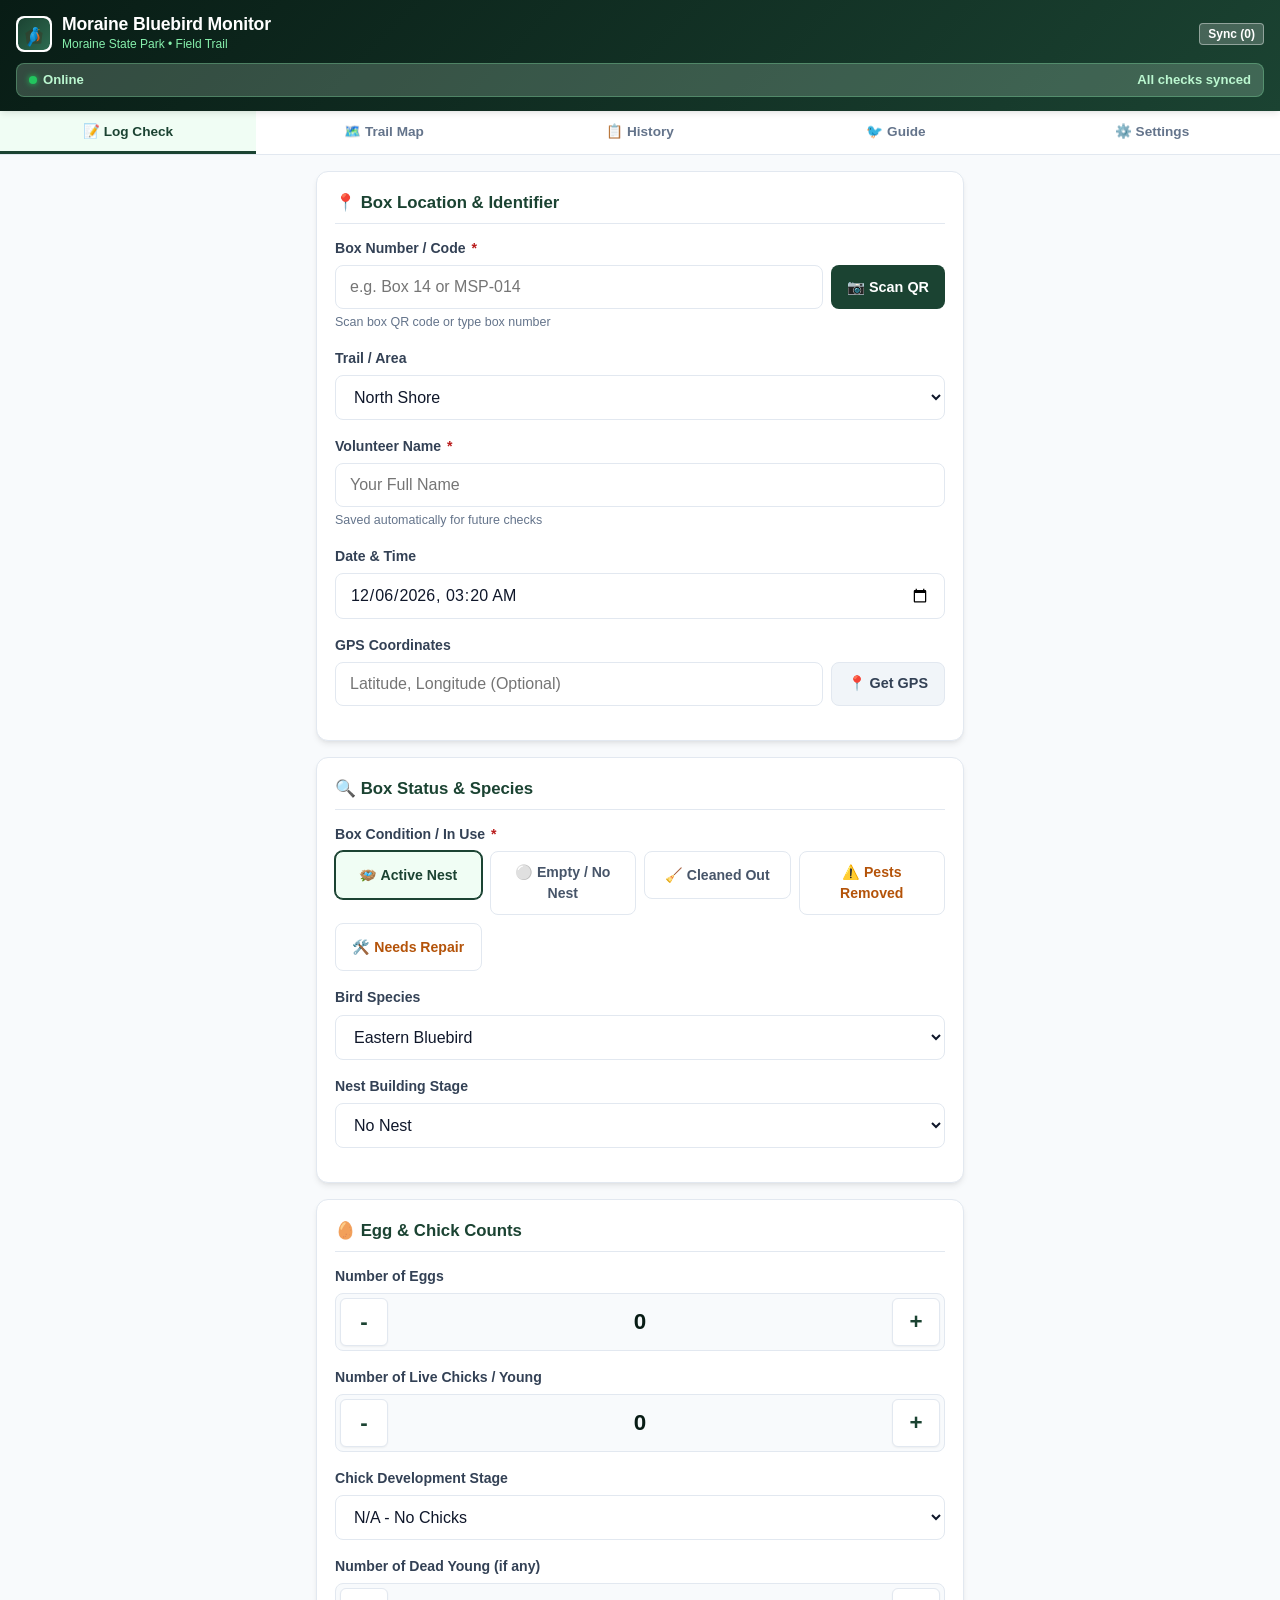
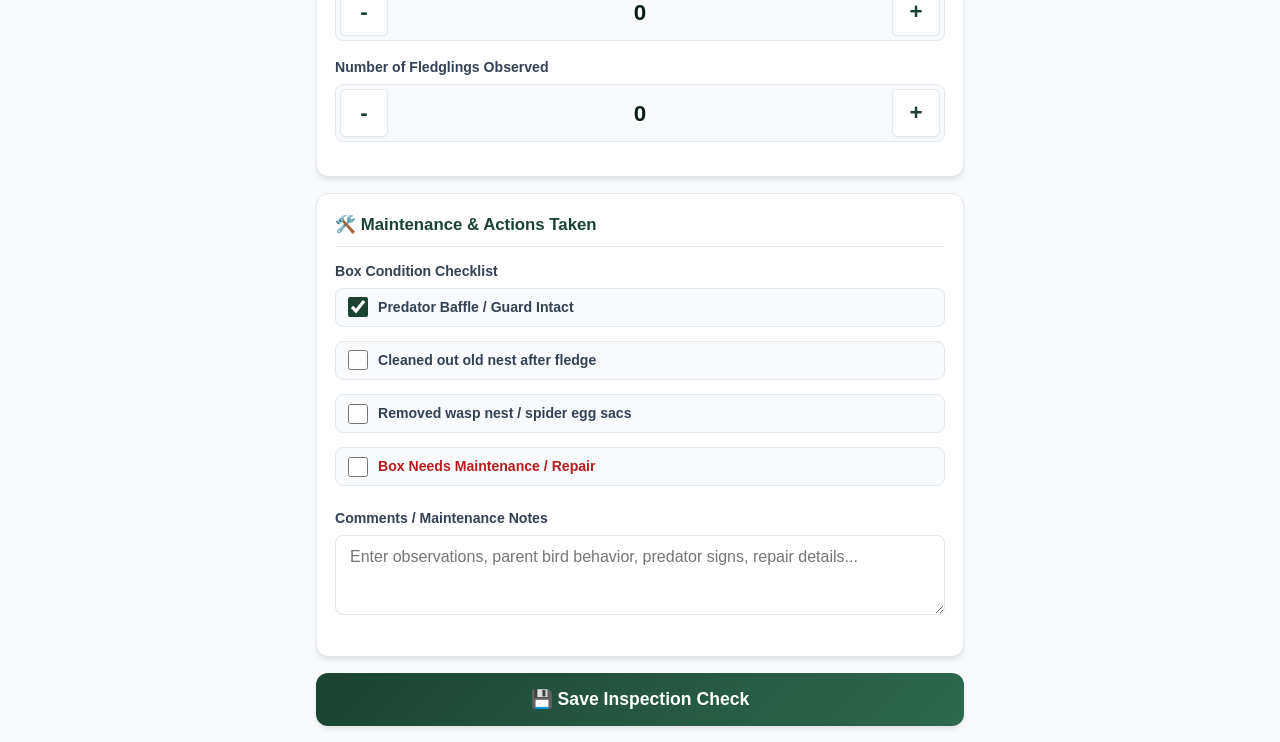
==== commit e6cafc2f: "Add interactive Trail Map tab with Box Locations Google Sheet sync and GPS locator" ====
--- a/index.html
+++ b/index.html
@@ -14,6 +14,7 @@
   <link rel="icon" type="image/svg+xml" href="icons/icon.svg">
   <link rel="apple-touch-icon" href="icons/icon-192.png">
   
+  <link rel="stylesheet" href="lib/leaflet/leaflet.css">
   <link rel="stylesheet" href="styles.css">
 </head>
 <body>
@@ -48,11 +49,14 @@
     <button class="tab-btn active" data-tab="tab-form">
       <span>📝 Log Check</span>
     </button>
+    <button class="tab-btn" data-tab="tab-map">
+      <span>🗺️ Trail Map</span>
+    </button>
     <button class="tab-btn" data-tab="tab-history">
       <span>📋 History <span class="tab-badge" id="badgePending" style="display:none">0</span></span>
     </button>
     <button class="tab-btn" data-tab="tab-guide">
-      <span>🐦 Bird Guide</span>
+      <span>🐦 Guide</span>
     </button>
     <button class="tab-btn" data-tab="tab-settings">
       <span>⚙️ Settings</span>
@@ -274,7 +278,44 @@
       </form>
     </section>
 
-    <!-- ==================== TAB 2: HISTORY & QUEUE ==================== -->
+    <!-- ==================== TAB 2: TRAIL MAP ==================== -->
+    <section class="tab-content" id="tab-map">
+      <div class="card" style="padding: 14px;">
+        <div class="card-header" style="margin-bottom: 8px;">
+          <span class="card-title">🗺️ Moraine Bluebird Trail Map</span>
+          <button class="btn-action secondary" id="btnRefreshBoxes" title="Refresh box locations from Google Sheet" style="padding: 4px 10px; font-size: 0.78rem;">
+            🔄 Refresh Pins
+          </button>
+        </div>
+
+        <!-- Trail Filter Buttons & Locate Me -->
+        <div class="map-controls">
+          <div class="map-filter-group" id="mapFilterGroup">
+            <button class="map-filter-btn active" data-filter="all">All Boxes</button>
+            <button class="map-filter-btn" data-filter="North Shore">North Shore</button>
+            <button class="map-filter-btn" data-filter="South Shore">South Shore</button>
+          </div>
+          <button class="btn-action" id="btnLocateUser" style="padding: 6px 12px; font-size: 0.82rem;">
+            📍 My Location
+          </button>
+        </div>
+
+        <!-- Leaflet Map Frame -->
+        <div id="mapContainer" class="map-frame"></div>
+
+        <!-- Map Footer & Legend -->
+        <div class="map-footer">
+          <div class="map-legend">
+            <span class="legend-item"><span class="legend-dot north"></span> North Shore</span>
+            <span class="legend-item"><span class="legend-dot south"></span> South Shore</span>
+            <span class="legend-item"><span class="legend-dot user"></span> You</span>
+          </div>
+          <span id="mapBoxCount" class="map-count-badge">Loading boxes...</span>
+        </div>
+      </div>
+    </section>
+
+    <!-- ==================== TAB 3: HISTORY & QUEUE ==================== -->
     <section class="tab-content" id="tab-history">
       <div class="card">
         <div class="card-header">
@@ -421,6 +462,7 @@
   <div class="toast-container" id="toastContainer"></div>
 
   <!-- Scripts -->
+  <script src="lib/leaflet/leaflet.js"></script>
   <script src="lib/html5-qrcode.min.js"></script>
   <script src="app.js"></script>
 </body>
--- a/lib/leaflet/leaflet.css
+++ b/lib/leaflet/leaflet.css
@@ -0,0 +1,661 @@
+/* required styles */
+
+.leaflet-pane,
+.leaflet-tile,
+.leaflet-marker-icon,
+.leaflet-marker-shadow,
+.leaflet-tile-container,
+.leaflet-pane > svg,
+.leaflet-pane > canvas,
+.leaflet-zoom-box,
+.leaflet-image-layer,
+.leaflet-layer {
+	position: absolute;
+	left: 0;
+	top: 0;
+	}
+.leaflet-container {
+	overflow: hidden;
+	}
+.leaflet-tile,
+.leaflet-marker-icon,
+.leaflet-marker-shadow {
+	-webkit-user-select: none;
+	   -moz-user-select: none;
+	        user-select: none;
+	  -webkit-user-drag: none;
+	}
+/* Prevents IE11 from highlighting tiles in blue */
+.leaflet-tile::selection {
+	background: transparent;
+}
+/* Safari renders non-retina tile on retina better with this, but Chrome is worse */
+.leaflet-safari .leaflet-tile {
+	image-rendering: -webkit-optimize-contrast;
+	}
+/* hack that prevents hw layers "stretching" when loading new tiles */
+.leaflet-safari .leaflet-tile-container {
+	width: 1600px;
+	height: 1600px;
+	-webkit-transform-origin: 0 0;
+	}
+.leaflet-marker-icon,
+.leaflet-marker-shadow {
+	display: block;
+	}
+/* .leaflet-container svg: reset svg max-width decleration shipped in Joomla! (joomla.org) 3.x */
+/* .leaflet-container img: map is broken in FF if you have max-width: 100% on tiles */
+.leaflet-container .leaflet-overlay-pane svg {
+	max-width: none !important;
+	max-height: none !important;
+	}
+.leaflet-container .leaflet-marker-pane img,
+.leaflet-container .leaflet-shadow-pane img,
+.leaflet-container .leaflet-tile-pane img,
+.leaflet-container img.leaflet-image-layer,
+.leaflet-container .leaflet-tile {
+	max-width: none !important;
+	max-height: none !important;
+	width: auto;
+	padding: 0;
+	}
+
+.leaflet-container img.leaflet-tile {
+	/* See: https://bugs.chromium.org/p/chromium/issues/detail?id=600120 */
+	mix-blend-mode: plus-lighter;
+}
+
+.leaflet-container.leaflet-touch-zoom {
+	-ms-touch-action: pan-x pan-y;
+	touch-action: pan-x pan-y;
+	}
+.leaflet-container.leaflet-touch-drag {
+	-ms-touch-action: pinch-zoom;
+	/* Fallback for FF which doesn't support pinch-zoom */
+	touch-action: none;
+	touch-action: pinch-zoom;
+}
+.leaflet-container.leaflet-touch-drag.leaflet-touch-zoom {
+	-ms-touch-action: none;
+	touch-action: none;
+}
+.leaflet-container {
+	-webkit-tap-highlight-color: transparent;
+}
+.leaflet-container a {
+	-webkit-tap-highlight-color: rgba(51, 181, 229, 0.4);
+}
+.leaflet-tile {
+	filter: inherit;
+	visibility: hidden;
+	}
+.leaflet-tile-loaded {
+	visibility: inherit;
+	}
+.leaflet-zoom-box {
+	width: 0;
+	height: 0;
+	-moz-box-sizing: border-box;
+	     box-sizing: border-box;
+	z-index: 800;
+	}
+/* workaround for https://bugzilla.mozilla.org/show_bug.cgi?id=888319 */
+.leaflet-overlay-pane svg {
+	-moz-user-select: none;
+	}
+
+.leaflet-pane         { z-index: 400; }
+
+.leaflet-tile-pane    { z-index: 200; }
+.leaflet-overlay-pane { z-index: 400; }
+.leaflet-shadow-pane  { z-index: 500; }
+.leaflet-marker-pane  { z-index: 600; }
+.leaflet-tooltip-pane   { z-index: 650; }
+.leaflet-popup-pane   { z-index: 700; }
+
+.leaflet-map-pane canvas { z-index: 100; }
+.leaflet-map-pane svg    { z-index: 200; }
+
+.leaflet-vml-shape {
+	width: 1px;
+	height: 1px;
+	}
+.lvml {
+	behavior: url(#default#VML);
+	display: inline-block;
+	position: absolute;
+	}
+
+
+/* control positioning */
+
+.leaflet-control {
+	position: relative;
+	z-index: 800;
+	pointer-events: visiblePainted; /* IE 9-10 doesn't have auto */
+	pointer-events: auto;
+	}
+.leaflet-top,
+.leaflet-bottom {
+	position: absolute;
+	z-index: 1000;
+	pointer-events: none;
+	}
+.leaflet-top {
+	top: 0;
+	}
+.leaflet-right {
+	right: 0;
+	}
+.leaflet-bottom {
+	bottom: 0;
+	}
+.leaflet-left {
+	left: 0;
+	}
+.leaflet-control {
+	float: left;
+	clear: both;
+	}
+.leaflet-right .leaflet-control {
+	float: right;
+	}
+.leaflet-top .leaflet-control {
+	margin-top: 10px;
+	}
+.leaflet-bottom .leaflet-control {
+	margin-bottom: 10px;
+	}
+.leaflet-left .leaflet-control {
+	margin-left: 10px;
+	}
+.leaflet-right .leaflet-control {
+	margin-right: 10px;
+	}
+
+
+/* zoom and fade animations */
+
+.leaflet-fade-anim .leaflet-popup {
+	opacity: 0;
+	-webkit-transition: opacity 0.2s linear;
+	   -moz-transition: opacity 0.2s linear;
+	        transition: opacity 0.2s linear;
+	}
+.leaflet-fade-anim .leaflet-map-pane .leaflet-popup {
+	opacity: 1;
+	}
+.leaflet-zoom-animated {
+	-webkit-transform-origin: 0 0;
+	    -ms-transform-origin: 0 0;
+	        transform-origin: 0 0;
+	}
+svg.leaflet-zoom-animated {
+	will-change: transform;
+}
+
+.leaflet-zoom-anim .leaflet-zoom-animated {
+	-webkit-transition: -webkit-transform 0.25s cubic-bezier(0,0,0.25,1);
+	   -moz-transition:    -moz-transform 0.25s cubic-bezier(0,0,0.25,1);
+	        transition:         transform 0.25s cubic-bezier(0,0,0.25,1);
+	}
+.leaflet-zoom-anim .leaflet-tile,
+.leaflet-pan-anim .leaflet-tile {
+	-webkit-transition: none;
+	   -moz-transition: none;
+	        transition: none;
+	}
+
+.leaflet-zoom-anim .leaflet-zoom-hide {
+	visibility: hidden;
+	}
+
+
+/* cursors */
+
+.leaflet-interactive {
+	cursor: pointer;
+	}
+.leaflet-grab {
+	cursor: -webkit-grab;
+	cursor:    -moz-grab;
+	cursor:         grab;
+	}
+.leaflet-crosshair,
+.leaflet-crosshair .leaflet-interactive {
+	cursor: crosshair;
+	}
+.leaflet-popup-pane,
+.leaflet-control {
+	cursor: auto;
+	}
+.leaflet-dragging .leaflet-grab,
+.leaflet-dragging .leaflet-grab .leaflet-interactive,
+.leaflet-dragging .leaflet-marker-draggable {
+	cursor: move;
+	cursor: -webkit-grabbing;
+	cursor:    -moz-grabbing;
+	cursor:         grabbing;
+	}
+
+/* marker & overlays interactivity */
+.leaflet-marker-icon,
+.leaflet-marker-shadow,
+.leaflet-image-layer,
+.leaflet-pane > svg path,
+.leaflet-tile-container {
+	pointer-events: none;
+	}
+
+.leaflet-marker-icon.leaflet-interactive,
+.leaflet-image-layer.leaflet-interactive,
+.leaflet-pane > svg path.leaflet-interactive,
+svg.leaflet-image-layer.leaflet-interactive path {
+	pointer-events: visiblePainted; /* IE 9-10 doesn't have auto */
+	pointer-events: auto;
+	}
+
+/* visual tweaks */
+
+.leaflet-container {
+	background: #ddd;
+	outline-offset: 1px;
+	}
+.leaflet-container a {
+	color: #0078A8;
+	}
+.leaflet-zoom-box {
+	border: 2px dotted #38f;
+	background: rgba(255,255,255,0.5);
+	}
+
+
+/* general typography */
+.leaflet-container {
+	font-family: "Helvetica Neue", Arial, Helvetica, sans-serif;
+	font-size: 12px;
+	font-size: 0.75rem;
+	line-height: 1.5;
+	}
+
+
+/* general toolbar styles */
+
+.leaflet-bar {
+	box-shadow: 0 1px 5px rgba(0,0,0,0.65);
+	border-radius: 4px;
+	}
+.leaflet-bar a {
+	background-color: #fff;
+	border-bottom: 1px solid #ccc;
+	width: 26px;
+	height: 26px;
+	line-height: 26px;
+	display: block;
+	text-align: center;
+	text-decoration: none;
+	color: black;
+	}
+.leaflet-bar a,
+.leaflet-control-layers-toggle {
+	background-position: 50% 50%;
+	background-repeat: no-repeat;
+	display: block;
+	}
+.leaflet-bar a:hover,
+.leaflet-bar a:focus {
+	background-color: #f4f4f4;
+	}
+.leaflet-bar a:first-child {
+	border-top-left-radius: 4px;
+	border-top-right-radius: 4px;
+	}
+.leaflet-bar a:last-child {
+	border-bottom-left-radius: 4px;
+	border-bottom-right-radius: 4px;
+	border-bottom: none;
+	}
+.leaflet-bar a.leaflet-disabled {
+	cursor: default;
+	background-color: #f4f4f4;
+	color: #bbb;
+	}
+
+.leaflet-touch .leaflet-bar a {
+	width: 30px;
+	height: 30px;
+	line-height: 30px;
+	}
+.leaflet-touch .leaflet-bar a:first-child {
+	border-top-left-radius: 2px;
+	border-top-right-radius: 2px;
+	}
+.leaflet-touch .leaflet-bar a:last-child {
+	border-bottom-left-radius: 2px;
+	border-bottom-right-radius: 2px;
+	}
+
+/* zoom control */
+
+.leaflet-control-zoom-in,
+.leaflet-control-zoom-out {
+	font: bold 18px 'Lucida Console', Monaco, monospace;
+	text-indent: 1px;
+	}
+
+.leaflet-touch .leaflet-control-zoom-in, .leaflet-touch .leaflet-control-zoom-out  {
+	font-size: 22px;
+	}
+
+
+/* layers control */
+
+.leaflet-control-layers {
+	box-shadow: 0 1px 5px rgba(0,0,0,0.4);
+	background: #fff;
+	border-radius: 5px;
+	}
+.leaflet-control-layers-toggle {
+	background-image: url(images/layers.png);
+	width: 36px;
+	height: 36px;
+	}
+.leaflet-retina .leaflet-control-layers-toggle {
+	background-image: url(images/layers-2x.png);
+	background-size: 26px 26px;
+	}
+.leaflet-touch .leaflet-control-layers-toggle {
+	width: 44px;
+	height: 44px;
+	}
+.leaflet-control-layers .leaflet-control-layers-list,
+.leaflet-control-layers-expanded .leaflet-control-layers-toggle {
+	display: none;
+	}
+.leaflet-control-layers-expanded .leaflet-control-layers-list {
+	display: block;
+	position: relative;
+	}
+.leaflet-control-layers-expanded {
+	padding: 6px 10px 6px 6px;
+	color: #333;
+	background: #fff;
+	}
+.leaflet-control-layers-scrollbar {
+	overflow-y: scroll;
+	overflow-x: hidden;
+	padding-right: 5px;
+	}
+.leaflet-control-layers-selector {
+	margin-top: 2px;
+	position: relative;
+	top: 1px;
+	}
+.leaflet-control-layers label {
+	display: block;
+	font-size: 13px;
+	font-size: 1.08333em;
+	}
+.leaflet-control-layers-separator {
+	height: 0;
+	border-top: 1px solid #ddd;
+	margin: 5px -10px 5px -6px;
+	}
+
+/* Default icon URLs */
+.leaflet-default-icon-path { /* used only in path-guessing heuristic, see L.Icon.Default */
+	background-image: url(images/marker-icon.png);
+	}
+
+
+/* attribution and scale controls */
+
+.leaflet-container .leaflet-control-attribution {
+	background: #fff;
+	background: rgba(255, 255, 255, 0.8);
+	margin: 0;
+	}
+.leaflet-control-attribution,
+.leaflet-control-scale-line {
+	padding: 0 5px;
+	color: #333;
+	line-height: 1.4;
+	}
+.leaflet-control-attribution a {
+	text-decoration: none;
+	}
+.leaflet-control-attribution a:hover,
+.leaflet-control-attribution a:focus {
+	text-decoration: underline;
+	}
+.leaflet-attribution-flag {
+	display: inline !important;
+	vertical-align: baseline !important;
+	width: 1em;
+	height: 0.6669em;
+	}
+.leaflet-left .leaflet-control-scale {
+	margin-left: 5px;
+	}
+.leaflet-bottom .leaflet-control-scale {
+	margin-bottom: 5px;
+	}
+.leaflet-control-scale-line {
+	border: 2px solid #777;
+	border-top: none;
+	line-height: 1.1;
+	padding: 2px 5px 1px;
+	white-space: nowrap;
+	-moz-box-sizing: border-box;
+	     box-sizing: border-box;
+	background: rgba(255, 255, 255, 0.8);
+	text-shadow: 1px 1px #fff;
+	}
+.leaflet-control-scale-line:not(:first-child) {
+	border-top: 2px solid #777;
+	border-bottom: none;
+	margin-top: -2px;
+	}
+.leaflet-control-scale-line:not(:first-child):not(:last-child) {
+	border-bottom: 2px solid #777;
+	}
+
+.leaflet-touch .leaflet-control-attribution,
+.leaflet-touch .leaflet-control-layers,
+.leaflet-touch .leaflet-bar {
+	box-shadow: none;
+	}
+.leaflet-touch .leaflet-control-layers,
+.leaflet-touch .leaflet-bar {
+	border: 2px solid rgba(0,0,0,0.2);
+	background-clip: padding-box;
+	}
+
+
+/* popup */
+
+.leaflet-popup {
+	position: absolute;
+	text-align: center;
+	margin-bottom: 20px;
+	}
+.leaflet-popup-content-wrapper {
+	padding: 1px;
+	text-align: left;
+	border-radius: 12px;
+	}
+.leaflet-popup-content {
+	margin: 13px 24px 13px 20px;
+	line-height: 1.3;
+	font-size: 13px;
+	font-size: 1.08333em;
+	min-height: 1px;
+	}
+.leaflet-popup-content p {
+	margin: 17px 0;
+	margin: 1.3em 0;
+	}
+.leaflet-popup-tip-container {
+	width: 40px;
+	height: 20px;
+	position: absolute;
+	left: 50%;
+	margin-top: -1px;
+	margin-left: -20px;
+	overflow: hidden;
+	pointer-events: none;
+	}
+.leaflet-popup-tip {
+	width: 17px;
+	height: 17px;
+	padding: 1px;
+
+	margin: -10px auto 0;
+	pointer-events: auto;
+
+	-webkit-transform: rotate(45deg);
+	   -moz-transform: rotate(45deg);
+	    -ms-transform: rotate(45deg);
+	        transform: rotate(45deg);
+	}
+.leaflet-popup-content-wrapper,
+.leaflet-popup-tip {
+	background: white;
+	color: #333;
+	box-shadow: 0 3px 14px rgba(0,0,0,0.4);
+	}
+.leaflet-container a.leaflet-popup-close-button {
+	position: absolute;
+	top: 0;
+	right: 0;
+	border: none;
+	text-align: center;
+	width: 24px;
+	height: 24px;
+	font: 16px/24px Tahoma, Verdana, sans-serif;
+	color: #757575;
+	text-decoration: none;
+	background: transparent;
+	}
+.leaflet-container a.leaflet-popup-close-button:hover,
+.leaflet-container a.leaflet-popup-close-button:focus {
+	color: #585858;
+	}
+.leaflet-popup-scrolled {
+	overflow: auto;
+	}
+
+.leaflet-oldie .leaflet-popup-content-wrapper {
+	-ms-zoom: 1;
+	}
+.leaflet-oldie .leaflet-popup-tip {
+	width: 24px;
+	margin: 0 auto;
+
+	-ms-filter: "progid:DXImageTransform.Microsoft.Matrix(M11=0.70710678, M12=0.70710678, M21=-0.70710678, M22=0.70710678)";
+	filter: progid:DXImageTransform.Microsoft.Matrix(M11=0.70710678, M12=0.70710678, M21=-0.70710678, M22=0.70710678);
+	}
+
+.leaflet-oldie .leaflet-control-zoom,
+.leaflet-oldie .leaflet-control-layers,
+.leaflet-oldie .leaflet-popup-content-wrapper,
+.leaflet-oldie .leaflet-popup-tip {
+	border: 1px solid #999;
+	}
+
+
+/* div icon */
+
+.leaflet-div-icon {
+	background: #fff;
+	border: 1px solid #666;
+	}
+
+
+/* Tooltip */
+/* Base styles for the element that has a tooltip */
+.leaflet-tooltip {
+	position: absolute;
+	padding: 6px;
+	background-color: #fff;
+	border: 1px solid #fff;
+	border-radius: 3px;
+	color: #222;
+	white-space: nowrap;
+	-webkit-user-select: none;
+	-moz-user-select: none;
+	-ms-user-select: none;
+	user-select: none;
+	pointer-events: none;
+	box-shadow: 0 1px 3px rgba(0,0,0,0.4);
+	}
+.leaflet-tooltip.leaflet-interactive {
+	cursor: pointer;
+	pointer-events: auto;
+	}
+.leaflet-tooltip-top:before,
+.leaflet-tooltip-bottom:before,
+.leaflet-tooltip-left:before,
+.leaflet-tooltip-right:before {
+	position: absolute;
+	pointer-events: none;
+	border: 6px solid transparent;
+	background: transparent;
+	content: "";
+	}
+
+/* Directions */
+
+.leaflet-tooltip-bottom {
+	margin-top: 6px;
+}
+.leaflet-tooltip-top {
+	margin-top: -6px;
+}
+.leaflet-tooltip-bottom:before,
+.leaflet-tooltip-top:before {
+	left: 50%;
+	margin-left: -6px;
+	}
+.leaflet-tooltip-top:before {
+	bottom: 0;
+	margin-bottom: -12px;
+	border-top-color: #fff;
+	}
+.leaflet-tooltip-bottom:before {
+	top: 0;
+	margin-top: -12px;
+	margin-left: -6px;
+	border-bottom-color: #fff;
+	}
+.leaflet-tooltip-left {
+	margin-left: -6px;
+}
+.leaflet-tooltip-right {
+	margin-left: 6px;
+}
+.leaflet-tooltip-left:before,
+.leaflet-tooltip-right:before {
+	top: 50%;
+	margin-top: -6px;
+	}
+.leaflet-tooltip-left:before {
+	right: 0;
+	margin-right: -12px;
+	border-left-color: #fff;
+	}
+.leaflet-tooltip-right:before {
+	left: 0;
+	margin-left: -12px;
+	border-right-color: #fff;
+	}
+
+/* Printing */
+
+@media print {
+	/* Prevent printers from removing background-images of controls. */
+	.leaflet-control {
+		-webkit-print-color-adjust: exact;
+		print-color-adjust: exact;
+		}
+	}
--- a/styles.css
+++ b/styles.css
@@ -471,6 +471,148 @@
   filter: brightness(1.05);
 }
 
+/* Map View Styling */
+.map-frame {
+  width: 100%;
+  height: 440px;
+  border-radius: var(--radius-sm);
+  border: 1.5px solid var(--border);
+  z-index: 10;
+  margin-bottom: 8px;
+  background-color: #e2e8f0;
+}
+
+.map-controls {
+  display: flex;
+  justify-content: space-between;
+  align-items: center;
+  gap: 8px;
+  margin-bottom: 8px;
+  flex-wrap: wrap;
+}
+
+.map-filter-group {
+  display: flex;
+  gap: 4px;
+}
+
+.map-filter-btn {
+  padding: 5px 10px;
+  font-size: 0.78rem;
+  font-weight: 600;
+  border-radius: 20px;
+  border: 1px solid var(--border);
+  background: #f8fafc;
+  color: #475569;
+  cursor: pointer;
+  transition: all 0.2s ease;
+}
+
+.map-filter-btn.active {
+  background: var(--primary);
+  color: #ffffff;
+  border-color: var(--primary);
+}
+
+.map-footer {
+  display: flex;
+  justify-content: space-between;
+  align-items: center;
+  font-size: 0.78rem;
+  color: var(--text-muted);
+  padding-top: 4px;
+}
+
+.map-legend {
+  display: flex;
+  gap: 12px;
+  align-items: center;
+}
+
+.legend-item {
+  display: inline-flex;
+  align-items: center;
+  gap: 4px;
+  font-weight: 600;
+}
+
+.legend-dot {
+  width: 10px;
+  height: 10px;
+  border-radius: 50%;
+  display: inline-block;
+}
+
+.legend-dot.north { background-color: #0284c7; }
+.legend-dot.south { background-color: #16a34a; }
+.legend-dot.user { background-color: #ef4444; box-shadow: 0 0 6px #ef4444; }
+
+.map-count-badge {
+  font-weight: 700;
+  color: var(--primary);
+}
+
+/* Custom Leaflet Marker Badges */
+.custom-box-pin {
+  display: flex;
+  align-items: center;
+  justify-content: center;
+  width: 32px;
+  height: 32px;
+  border-radius: 50%;
+  color: #ffffff;
+  font-weight: 800;
+  font-size: 11px;
+  border: 2px solid #ffffff;
+  box-shadow: 0 2px 6px rgba(0,0,0,0.3);
+}
+
+.custom-box-pin.north { background: #0284c7; }
+.custom-box-pin.south { background: #16a34a; }
+
+.user-pulse-marker {
+  width: 16px;
+  height: 16px;
+  background: #ef4444;
+  border: 2px solid #ffffff;
+  border-radius: 50%;
+  box-shadow: 0 0 0 rgba(239, 68, 68, 0.4);
+  animation: userPulse 1.8s infinite;
+}
+
+@keyframes userPulse {
+  0% { box-shadow: 0 0 0 0 rgba(239, 68, 68, 0.7); }
+  70% { box-shadow: 0 0 0 14px rgba(239, 68, 68, 0); }
+  100% { box-shadow: 0 0 0 0 rgba(239, 68, 68, 0); }
+}
+
+.map-popup-card {
+  padding: 4px;
+}
+.map-popup-card h4 {
+  font-size: 1rem;
+  color: var(--primary);
+  margin-bottom: 2px;
+}
+.map-popup-card p {
+  font-size: 0.8rem;
+  color: #475569;
+  margin-bottom: 6px;
+}
+.map-popup-btn {
+  display: block;
+  width: 100%;
+  padding: 6px 10px;
+  background: var(--primary);
+  color: #ffffff !important;
+  text-decoration: none;
+  border-radius: 4px;
+  font-size: 0.82rem;
+  font-weight: 700;
+  text-align: center;
+  cursor: pointer;
+}
+
 /* History List & Cards */
 .history-item {
   background: #ffffff;
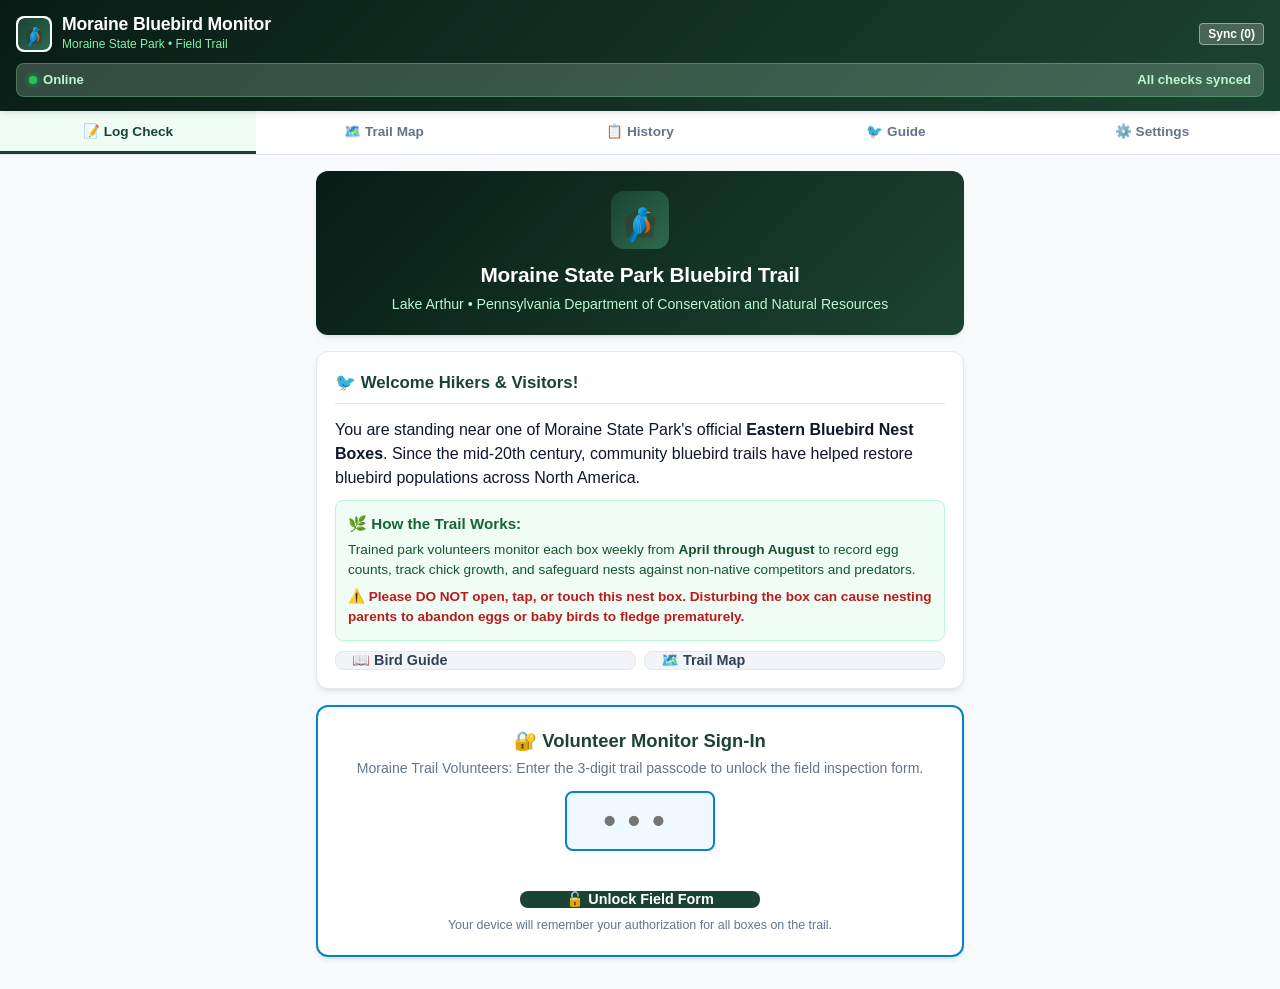
==== commit 753f3655: "Add 3-digit volunteer passcode gate (258), hiker educational welcome screen, and device authorizatio" ====
--- a/index.html
+++ b/index.html
@@ -66,8 +66,70 @@
   <!-- Main App Body -->
   <main class="container">
 
-    <!-- ==================== TAB 1: FORM ==================== -->
+    <!-- ==================== TAB 1: FORM & HIKER WELCOME ==================== -->
     <section class="tab-content active" id="tab-form">
+
+      <!-- Hiker Welcome & Volunteer Passcode Gate (Shown for unverified visitors) -->
+      <div id="hikerSection" class="hiker-section" style="display: none;">
+        <!-- Hero Banner -->
+        <div class="hiker-hero">
+          <img src="icons/icon.svg" alt="Moraine Bluebirds" class="hiker-hero-icon">
+          <h2>Moraine State Park Bluebird Trail</h2>
+          <p>Lake Arthur • Pennsylvania Department of Conservation and Natural Resources</p>
+          <div id="hikerScannedBoxPill" class="hiker-box-pill" style="display:none;">
+            📍 Nest Box Detected
+          </div>
+        </div>
+
+        <!-- Educational Information Card -->
+        <div class="card">
+          <div class="card-header">
+            <span class="card-title">🐦 Welcome Hikers & Visitors!</span>
+          </div>
+          <p class="mb-2">
+            You are standing near one of Moraine State Park's official <strong>Eastern Bluebird Nest Boxes</strong>. Since the mid-20th century, community bluebird trails have helped restore bluebird populations across North America.
+          </p>
+          <div style="background:#f0fdf4; border:1px solid #bbf7d0; border-radius:var(--radius-sm); padding:12px; margin:10px 0;">
+            <h4 style="color:#166534; font-size:0.95rem; margin-bottom:4px;">🌿 How the Trail Works:</h4>
+            <p style="font-size:0.85rem; color:#14532d; margin-bottom:6px;">
+              Trained park volunteers monitor each box weekly from <strong>April through August</strong> to record egg counts, track chick growth, and safeguard nests against non-native competitors and predators.
+            </p>
+            <p style="font-size:0.85rem; color:#b91c1c; font-weight:700; margin:0;">
+              ⚠️ Please DO NOT open, tap, or touch this nest box. Disturbing the box can cause nesting parents to abandon eggs or baby birds to fledge prematurely.
+            </p>
+          </div>
+          <div class="flex-row mt-2">
+            <button type="button" class="btn-action secondary flex-1" id="btnHikerOpenGuide">
+              📖 Bird Guide
+            </button>
+            <button type="button" class="btn-action secondary flex-1" id="btnHikerOpenMap">
+              🗺️ Trail Map
+            </button>
+          </div>
+        </div>
+
+        <!-- Volunteer Passcode Card -->
+        <div class="passcode-card">
+          <h3 style="font-size:1.15rem; color:var(--primary); margin-bottom:4px;">🔐 Volunteer Monitor Sign-In</h3>
+          <p style="font-size:0.88rem; color:var(--text-muted); margin-bottom:12px;">
+            Moraine Trail Volunteers: Enter the 3-digit trail passcode to unlock the field inspection form.
+          </p>
+          
+          <input type="tel" id="passcodeInput" class="passcode-input" maxlength="3" pattern="[0-9]*" inputmode="numeric" placeholder="•••" autocomplete="off">
+          
+          <div id="passcodeError" class="passcode-error"></div>
+
+          <button type="button" class="btn-action" id="btnUnlockPasscode" style="width:100%; max-width:240px; margin:8px auto 0 auto; display:block;">
+            🔓 Unlock Field Form
+          </button>
+          <p class="helper-text text-center mt-2">
+            Your device will remember your authorization for all boxes on the trail.
+          </p>
+        </div>
+      </div>
+
+      <!-- Volunteer Inspection Form Section (Shown when authorized) -->
+      <div id="volunteerFormSection">
       <form id="inspectionForm">
         
         <!-- Box Identification Card -->
@@ -276,6 +338,7 @@
         </button>
 
       </form>
+      </div><!-- End #volunteerFormSection -->
     </section>
 
     <!-- ==================== TAB 2: TRAIL MAP ==================== -->
@@ -347,44 +410,123 @@
           <span class="card-title">🐦 Moraine State Park Bird & Nest Guide</span>
         </div>
 
+        <!-- Eastern Bluebird -->
         <div class="guide-card">
           <div class="guide-card-title">Eastern Bluebird (Target Native)</div>
-          <span class="guide-tag native">✓ Native Species</span>
-          <p><strong>Nest:</strong> Neat, tidy cup made of fine grasses, pine needles, or weed stems.</p>
+          <span class="guide-tag native">✓ Target Native Species</span>
+          
+          <div class="bird-photo-gallery">
+            <div class="bird-photo-item">
+              <img src="images/birds/eastern_bluebird_male.jpg" alt="Eastern Bluebird Male" loading="lazy">
+              <span class="bird-photo-badge">♂ Male (Vivid Blue / Rust)</span>
+            </div>
+            <div class="bird-photo-item">
+              <img src="images/birds/eastern_bluebird_female.jpg" alt="Eastern Bluebird Female" loading="lazy">
+              <span class="bird-photo-badge">♀ Female (Muted Blue-Grey)</span>
+            </div>
+          </div>
+
+          <p><strong>Identification:</strong> Males are vibrant royal blue with brick-red chest. Females are soft grey-blue with peach/orange wash on chest and blue highlights on wings/tail.</p>
+          <p><strong>Nest:</strong> Neat, tidy cup made of fine dry grasses, pine needles, or weed stems.</p>
           <p><strong>Eggs:</strong> 4–6 clear sky-blue (occasionally pure white) unspotted eggs.</p>
-          <p><strong>Incubation / Fledge:</strong> 12–14 days incubation; 16–21 days until fledge.</p>
-          <p><strong>Note:</strong> Do NOT open the box after Day 13 of chick life to prevent premature fledging.</p>
-        </div>
-
+          <p><strong>Incubation / Fledge:</strong> 12–14 days incubation; 16–21 days to fledge.</p>
+          <p style="color:var(--primary); font-weight:600;">⚠️ Do NOT open the box after Day 13 of chick life to prevent premature fledging.</p>
+        </div>
+
+        <!-- Tree Swallow -->
         <div class="guide-card">
           <div class="guide-card-title">Tree Swallow (Native Competitor)</div>
           <span class="guide-tag native">✓ Native Species</span>
-          <p><strong>Nest:</strong> Grass cup copiously lined with soft white or grey feathers.</p>
-          <p><strong>Eggs:</strong> 4–7 pure white, delicate eggs.</p>
-          <p><strong>Note:</strong> Excellent mosquito eaters! If paired with a bluebird box 15-20ft away, both species will nest peacefully side-by-side.</p>
-        </div>
-
+
+          <div class="bird-photo-gallery">
+            <div class="bird-photo-item">
+              <img src="images/birds/tree_swallow_male.jpg" alt="Tree Swallow Male" loading="lazy">
+              <span class="bird-photo-badge">♂ Male (Metallic Blue-Green)</span>
+            </div>
+            <div class="bird-photo-item">
+              <img src="images/birds/tree_swallow_female.jpg" alt="Tree Swallow Female" loading="lazy">
+              <span class="bird-photo-badge">♀ Female (Brownish-Green)</span>
+            </div>
+          </div>
+
+          <p><strong>Identification:</strong> Males have iridescent blue-green back and pure white belly. Females are duller with greenish-brown or brown upperparts.</p>
+          <p><strong>Nest:</strong> Grass cup copiously lined with soft white or grey feathers curved over the eggs.</p>
+          <p><strong>Eggs:</strong> 4–7 pure white, delicate unspotted eggs.</p>
+          <p><strong>Note:</strong> Voracious insect eaters! If paired with a bluebird box 15–20 ft away, both species will nest peacefully side-by-side.</p>
+        </div>
+
+        <!-- House Wren -->
         <div class="guide-card">
           <div class="guide-card-title">House Wren (Native Competitor)</div>
           <span class="guide-tag native">✓ Native Protected</span>
-          <p><strong>Nest:</strong> Fills entire box almost to the hole with small coarse twigs, lined with feathers or hair.</p>
-          <p><strong>Eggs:</strong> 5–8 tiny pinkish-white eggs heavily speckled with cinnamon brown spots.</p>
+
+          <div class="bird-photo-gallery">
+            <div class="bird-photo-item">
+              <img src="images/birds/house_wren.jpg" alt="House Wren" loading="lazy">
+              <span class="bird-photo-badge">♂ / ♀ Adult (Sexes Alike)</span>
+            </div>
+          </div>
+
+          <p><strong>Identification:</strong> Small, energetic plain brown bird with barred wings and tail, pale eyebrow, and cocked tail.</p>
+          <p><strong>Nest:</strong> Fills entire box almost to the hole with small coarse sticks/twigs, lined with feathers or hair.</p>
+          <p><strong>Eggs:</strong> 5–8 tiny pinkish-white eggs heavily speckled with cinnamon-brown dots.</p>
           <p><strong>Note:</strong> Wrens are legally protected under the Migratory Bird Treaty Act. Once they lay an egg, do NOT remove.</p>
         </div>
 
+        <!-- Black-capped Chickadee -->
         <div class="guide-card">
           <div class="guide-card-title">Black-capped Chickadee</div>
           <span class="guide-tag native">✓ Native Species</span>
-          <p><strong>Nest:</strong> Thick soft base of green moss lined with rabbit fur or down.</p>
-          <p><strong>Eggs:</strong> 5–8 white eggs with reddish-brown speckles concentrated at the larger end.</p>
-        </div>
-
+
+          <div class="bird-photo-gallery">
+            <div class="bird-photo-item">
+              <img src="images/birds/chickadee.jpg" alt="Black-capped Chickadee" loading="lazy">
+              <span class="bird-photo-badge">♂ / ♀ Adult (Sexes Alike)</span>
+            </div>
+          </div>
+
+          <p><strong>Identification:</strong> Distinct black cap and black bib, crisp white cheeks, grey back, and buff-tan flanks.</p>
+          <p><strong>Nest:</strong> Thick soft base of green moss lined with rabbit fur, deer hair, or downy plant fibers.</p>
+          <p><strong>Eggs:</strong> 5–8 white eggs with reddish-brown speckles concentrated around the larger end.</p>
+        </div>
+
+        <!-- Tufted Titmouse -->
+        <div class="guide-card">
+          <div class="guide-card-title">Tufted Titmouse</div>
+          <span class="guide-tag native">✓ Native Species</span>
+
+          <div class="bird-photo-gallery">
+            <div class="bird-photo-item">
+              <img src="images/birds/tufted_titmouse.jpg" alt="Tufted Titmouse" loading="lazy">
+              <span class="bird-photo-badge">♂ / ♀ Adult (Sexes Alike)</span>
+            </div>
+          </div>
+
+          <p><strong>Identification:</strong> Prominent pointed grey crest, large black eyes, black forehead patch, and peach/rust wash on flanks.</p>
+          <p><strong>Nest:</strong> Moss, leaves, bark strips, and hair.</p>
+          <p><strong>Eggs:</strong> 4–7 creamy white eggs with fine brown and purple speckles.</p>
+        </div>
+
+        <!-- House Sparrow -->
         <div class="guide-card">
           <div class="guide-card-title" style="color:var(--danger);">House Sparrow (Invasive Pest)</div>
-          <span class="guide-tag invasive">⚠️ Non-Native / Invasive</span>
-          <p><strong>Nest:</strong> Messy domed pile of coarse grass, paper scraps, straw, and cigarette butts with a side entrance.</p>
-          <p><strong>Eggs:</strong> 4–7 cream or dull white eggs heavily blotched with grey and brown.</p>
-          <p><strong>Action:</strong> House Sparrows attack and kill native bluebird adults and chicks. In Pennsylvania, House Sparrows are not protected — their nests and eggs should be completely removed and discarded.</p>
+          <span class="guide-tag invasive">⚠️ Non-Native / Invasive (Remove)</span>
+
+          <div class="bird-photo-gallery">
+            <div class="bird-photo-item">
+              <img src="images/birds/house_sparrow_male.jpg" alt="House Sparrow Male" loading="lazy">
+              <span class="bird-photo-badge">♂ Male (Black Bib / Chestnut)</span>
+            </div>
+            <div class="bird-photo-item">
+              <img src="images/birds/house_sparrow_female.jpg" alt="House Sparrow Female" loading="lazy">
+              <span class="bird-photo-badge">♀ Female (Dull Brown / Eyebrow)</span>
+            </div>
+          </div>
+
+          <p><strong>Identification:</strong> Males have a bold black throat bib, grey crown, chestnut nape, and white cheeks. Females are plain dingy grey-brown with a distinct pale buffy stripe behind the eye.</p>
+          <p><strong>Nest:</strong> Messy domed pile of coarse grasses, weeds, straw, trash, paper, and feathers filling the box with a side opening.</p>
+          <p><strong>Eggs:</strong> 4–7 dull white or greenish-white eggs heavily blotched with grey and brown.</p>
+          <p style="color:var(--danger); font-weight:700;">⚠️ Action Required: House Sparrows kill native bluebird adults and young in the box. In Pennsylvania, they are not protected. All House Sparrow nests and eggs must be completely removed and discarded.</p>
         </div>
 
         <div class="guide-card">
@@ -396,6 +538,28 @@
 
     <!-- ==================== TAB 4: SETTINGS ==================== -->
     <section class="tab-content" id="tab-settings">
+
+      <!-- Volunteer Authorization Status & Security -->
+      <div class="card">
+        <div class="card-header">
+          <span class="card-title">🔐 Volunteer Device Authorization</span>
+        </div>
+        <p class="mb-2">Control whether this device displays the volunteer inspection form or the public hiker welcome screen.</p>
+        
+        <div style="display:flex; align-items:center; justify-content:space-between; background:#f8fafc; padding:12px; border-radius:var(--radius-sm); border:1px solid var(--border); margin-bottom:12px;">
+          <div>
+            <div style="font-weight:700; font-size:0.92rem; color:var(--text-main);">Current Status:</div>
+            <div style="font-size:0.8rem; color:var(--text-muted);">Passcode protected (258)</div>
+          </div>
+          <span id="authStatusBadge" class="history-sync-status synced">✓ Authorized</span>
+        </div>
+
+        <button type="button" class="btn-action secondary" id="btnLockDevice" style="width:100%;">
+          🔒 Lock Device / Test Hiker View
+        </button>
+        <p class="helper-text mt-2">Locking the device allows testing the 3-digit PIN gate and educational screen shown to hikers who scan a box QR code.</p>
+      </div>
+
       <div class="card">
         <div class="card-header">
           <span class="card-title">⚙️ Google Sheets Sync & Preferences</span>
--- a/styles.css
+++ b/styles.css
@@ -800,6 +800,127 @@
 .guide-tag.native { background: #dcfce7; color: #15803d; }
 .guide-tag.invasive { background: #fee2e2; color: #b91c1c; }
 
+/* Bird Photo Gallery & Badges */
+.bird-photo-gallery {
+  display: grid;
+  grid-template-columns: repeat(auto-fit, minmax(130px, 1fr));
+  gap: 8px;
+  margin: 10px 0 12px 0;
+}
+
+.bird-photo-item {
+  position: relative;
+  border-radius: var(--radius-sm);
+  overflow: hidden;
+  border: 1px solid var(--border);
+  background: #f1f5f9;
+}
+
+.bird-photo-item img {
+  width: 100%;
+  height: 125px;
+  object-fit: cover;
+  display: block;
+  transition: transform 0.2s ease;
+}
+
+.bird-photo-item:hover img {
+  transform: scale(1.04);
+}
+
+.bird-photo-badge {
+  position: absolute;
+  bottom: 6px;
+  left: 6px;
+  background: rgba(15, 23, 42, 0.82);
+  color: #ffffff;
+  font-size: 0.72rem;
+  font-weight: 700;
+  padding: 2px 7px;
+  border-radius: 4px;
+  backdrop-filter: blur(2px);
+  letter-spacing: 0.02em;
+}
+
+/* Hiker Welcome & Passcode Gate */
+.hiker-section {
+  display: block;
+}
+
+.hiker-hero {
+  text-align: center;
+  padding: 20px 14px;
+  background: linear-gradient(135deg, #081c15 0%, #1b4332 100%);
+  color: #ffffff;
+  border-radius: var(--radius);
+  margin-bottom: 16px;
+  box-shadow: var(--shadow);
+}
+
+.hiker-hero-icon {
+  width: 58px;
+  height: 58px;
+  margin: 0 auto 10px auto;
+  display: block;
+}
+
+.hiker-hero h2 {
+  font-size: 1.3rem;
+  font-weight: 800;
+  margin-bottom: 4px;
+  letter-spacing: -0.01em;
+}
+
+.hiker-hero p {
+  font-size: 0.88rem;
+  color: #bbf7d0;
+}
+
+.hiker-box-pill {
+  display: inline-block;
+  background: #ffffff;
+  color: var(--primary);
+  font-weight: 800;
+  padding: 4px 14px;
+  border-radius: 20px;
+  margin-top: 10px;
+  font-size: 0.95rem;
+  box-shadow: 0 2px 4px rgba(0,0,0,0.1);
+}
+
+.passcode-card {
+  background: #ffffff;
+  border: 2px solid var(--accent-blue);
+  border-radius: var(--radius);
+  padding: 20px;
+  margin-bottom: 16px;
+  box-shadow: var(--shadow);
+  text-align: center;
+}
+
+.passcode-input {
+  width: 150px !important;
+  font-size: 2.2rem !important;
+  font-weight: 800 !important;
+  text-align: center !important;
+  letter-spacing: 12px !important;
+  padding: 8px !important;
+  margin: 12px auto !important;
+  display: block !important;
+  border: 2.5px solid var(--accent-blue) !important;
+  border-radius: var(--radius-sm) !important;
+  color: var(--primary) !important;
+  background: #f0f9ff !important;
+}
+
+.passcode-error {
+  color: var(--danger);
+  font-size: 0.85rem;
+  font-weight: 700;
+  margin-top: 6px;
+  min-height: 20px;
+}
+
 /* Utilities */
 .text-center { text-align: center; }
 .mt-2 { margin-top: 8px; }
